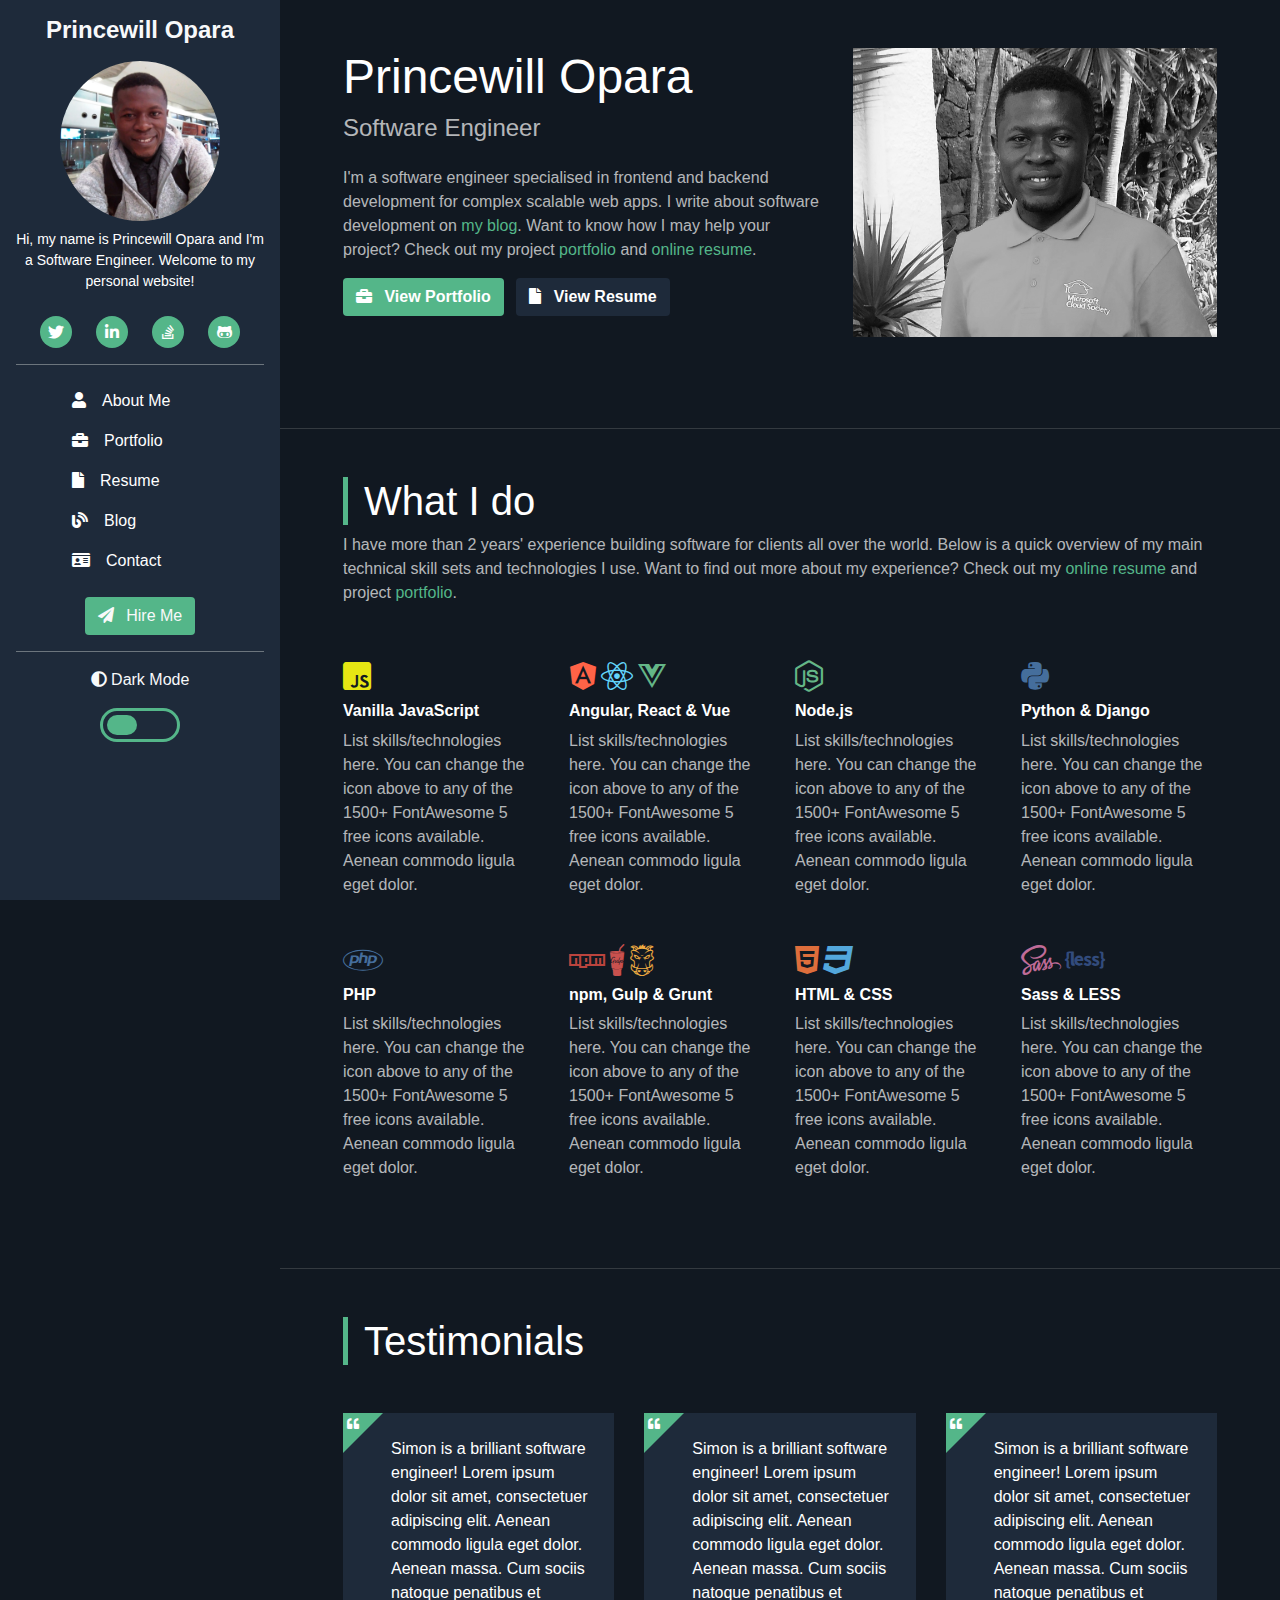
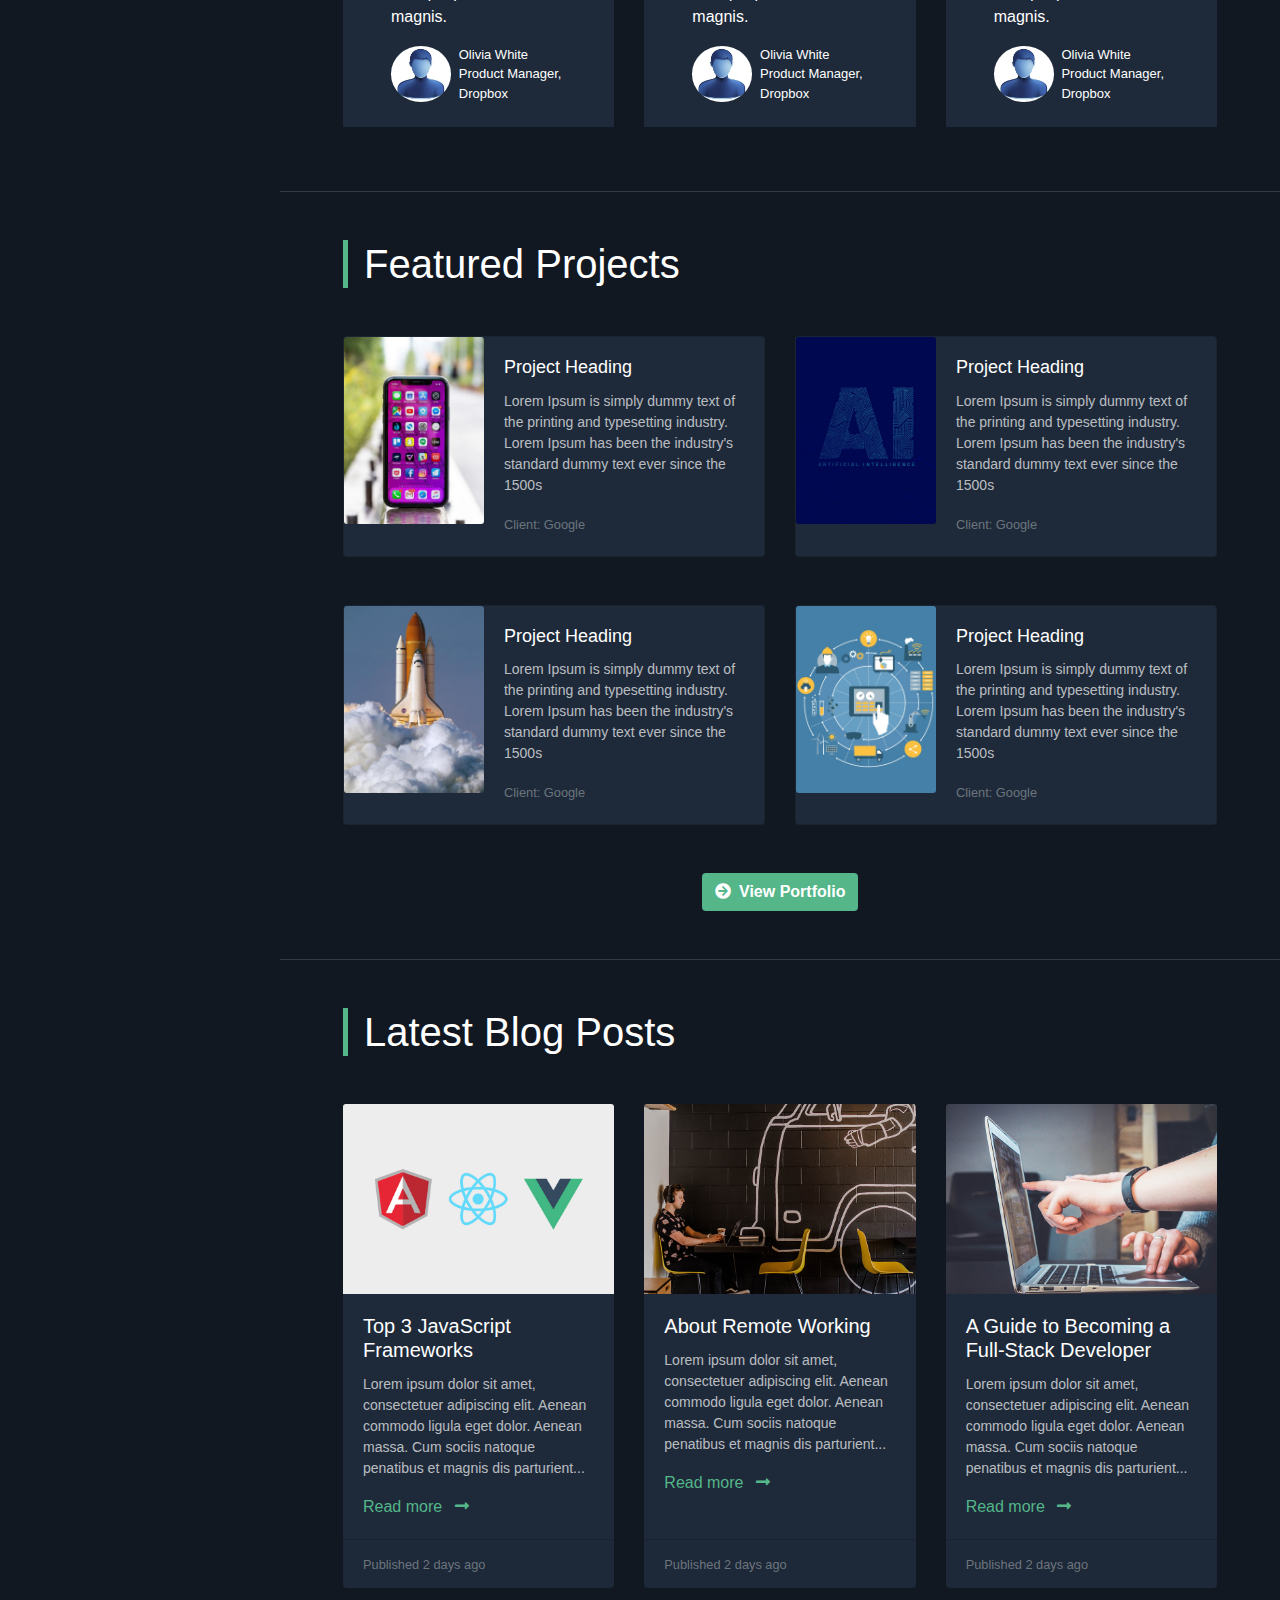
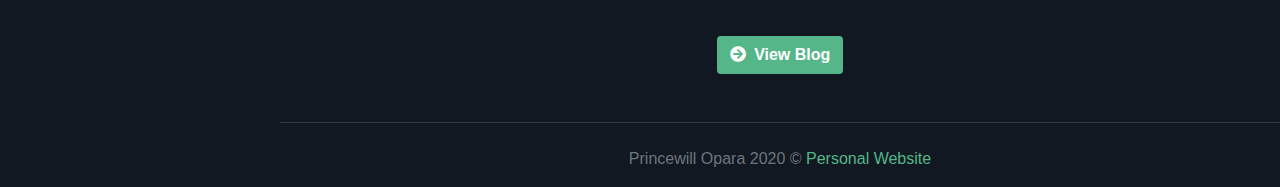
==== index.html @ a351a7ce "add portfolio page" ====
<!DOCTYPE html>
<html lang="en">
<head>
  <meta charset="UTF-8">
  <meta name="viewport" content="width=device-width, initial-scale=1.0">
  <title>Princewill's Portfolio</title>
  <!-- Bootstrap Styles -->
  <link rel="stylesheet" href="styles/bootstrap-css/bootstrap.css">
  <!-- FontAwesome Assets -->
  <link rel="stylesheet" href="assets/css/all.css">
  <!-- My custom stylesheet -->
  <link rel="stylesheet" href="styles/main.css">
</head>
<body class="dark-mode-body">
  <header class="dark-mode-side py-3 px-3 scroller">
    <div class="head">
      <div class="d-block d-lg-none position-absolute col-md-2">
        <button class="nav-toggle menu-btn border border-light"><i class="fas fa-bars"></i></button>
      </div>      
      <div>
        <h4 class="text-center font-weight-bold">
          <a class="text-light" href="index.html">Princewill Opara</a>
        </h4>
      </div>      
    </div>
    <div class="header-wrapper d-none d-lg-block">
      <div class="image-wrapper d-flex justify-content-center">
        <div class="image my-2">
          <img src="images/profile1.jpg" alt="Profile Image">
        </div>
      </div>    
      <div class="info">
        <p class="text-center bio-para">Hi, my name is Princewill Opara and I'm a Software Engineer. Welcome to my personal website!</p>
      </div>
      <div class="icons dark px-4 mt-4 d-flex justify-content-between">
        <a class="twitter rounded-circle" href=""><i class="fab fa-twitter"></i></a>
        <a class="linkedin rounded-circle" href=""><i class="fab fa-linkedin-in"></i></a>
        <a class="facebook rounded-circle" href=""><i class="fab fa-stack-overflow"></i></a>
        <a class="github rounded-circle" href=""><i class="fab fa-github-alt"></i></a>
      </div>
      <hr class="border-secondary"/>
      <div class="side-nav">
        <ul>
          <li><a class="nav-link" href="index.html"><i class="fas fa-user mr-3"></i>About Me</a></li>
          <li><a class="nav-link" href="portfolio.html"><i class="fas fa-briefcase mr-3"></i>Portfolio</a></li>
          <li><a class="nav-link" href=""><i class="fas fa-file mr-3"></i>Resume</a></li>
          <li><a class="nav-link" href=""><i class="fas fa-blog mr-3"></i>Blog</a></li>
          <li><a class="nav-link" href=""><i class="fas fa-id-card mr-3"></i>Contact</a></li>
        </ul>
      </div>
      <div class="hire-btn d-flex justify-content-center">
        <button class="btn text-light">
          <i class="fas fa-paper-plane mr-2"></i> Hire Me
        </button>
      </div>
      <hr class="border-secondary"/>
      <div class="dark-mode-wrapper">
        <p class="text-light text-center"><i class="fas fa-adjust"></i> Dark Mode</p>
        <div class="mode-btn d-flex justify-content-center mb-5">
          <div class="dark-mode-btn d-flex justify-content-start">
            <div class="m-1 dark-mode-toggle"></div>
          </div>
        </div>
      </div>
    </div>    
  </header>
  <div class="main-wrapper">
    <section class="about p-3 p-lg-5  border-bottom border-dark">
      <div class="container">
        <div class="row mx-0">
          <div class="about-details col-12 col-lg-7 px-0 mb-5 pr-4">
            <div class="about-text">
              <h1 class="about-header">Princewill Opara</h1>
              <h4 class="about-sub-header">Software Engineer</h4>
              <p class="about-desc mt-4">
                I'm a software engineer specialised in frontend and backend development 
                for complex scalable web apps. I write about software development on 
                <a href="#">my blog</a>. Want to know how I may help your project? 
                Check out my project <a href="#">portfolio</a> and <a href="">online resume</a>.
              </p>
            </div>
            <div class="about-btn">
              <a href="" class="portfolio-btn btn mb-3 mr-2"><i class="fas fa-briefcase mr-2"></i> View Portfolio</a>
              <a href="" class="resume-btn btn mb-3"><i class="fas fa-file mr-2"></i> View Resume</a>
            </div>
          </div>
          <div class="about-image px-0 col-12 col-lg-5">
            <img src="images/about-img.jpg" alt="Princewill's Image">
          </div>
        </div>
      </div>      
    </section>
    <section class="work-experience p-3 p-lg-5 border-bottom border-dark">
      <div class="container">
        <div class="work-info mb-5">
          <h1 class="work-header pl-3">What I do</h1>
          <p class="work-expi">
            I have more than 2 years' experience building software for clients 
            all over the world. Below is a quick overview of my main technical 
            skill sets and technologies I use. Want to find out more about my 
            experience? Check out my <a href="">online resume</a> and project 
            <a href="#">portfolio</a>.
          </p>
        </div>
        <div class="skills row">
          <div class="skill-details col-12 col-sm-6 col-lg-3 mb-4">
            <span style="color: rgb(230, 230, 19);" class="skill-icon"><i class="fab fa-js-square"></i></span>
            <h6 class="font-weight-bold">Vanilla JavaScript</h6>
            <p class="skill-desc">
              List skills/technologies here. You can change the icon above to any 
              of the 1500+ FontAwesome 5 free icons available. Aenean commodo ligula 
              eget dolor.
            </p>
          </div>
          <div class="skill-details col-12 col-sm-6 col-lg-3 mb-4">
            <span style="color: tomato;" class="skill-icon"><i class="fab fa-angular"></i></span>
            <span style="color: #62D4FA;" class="skill-icon"><i class="fab fa-react"></i></span>
            <span style="color: #64B687;" class="skill-icon"><i class="fab fa-vuejs"></i></span>
            <h6 class="font-weight-bold">Angular, React & Vue</h6>
            <p class="skill-desc">
              List skills/technologies here. You can change the icon above to any 
              of the 1500+ FontAwesome 5 free icons available. Aenean commodo ligula 
              eget dolor.
            </p>
          </div>
          <div class="skill-details col-12 col-sm-6 col-lg-3 mb-4">
            <span style="color: #64B687;" class="skill-icon"><i class="fab fa-node-js"></i></span>
            <h6 class="font-weight-bold">Node.js</h6>
            <p class="skill-desc">
              List skills/technologies here. You can change the icon above to any 
              of the 1500+ FontAwesome 5 free icons available. Aenean commodo ligula 
              eget dolor.
            </p>
          </div>
          <div class="skill-details col-12 col-sm-6 col-lg-3 mb-4">
            <span style="color: #456E9C;" class="skill-icon"><i class="fab fa-python"></i></span>
            <h6 class="font-weight-bold">Python & Django</h6>
            <p class="skill-desc">
              List skills/technologies here. You can change the icon above to any 
              of the 1500+ FontAwesome 5 free icons available. Aenean commodo ligula 
              eget dolor.
            </p>
          </div>
          <div class="skill-details col-12 col-sm-6 col-lg-3 mb-4">
            <span style="color: #456E9C;" class="skill-icon"><i class="fab fa-php"></i></span>
            <h6 class="font-weight-bold">PHP</h6>
            <p class="skill-desc">
              List skills/technologies here. You can change the icon above to any 
              of the 1500+ FontAwesome 5 free icons available. Aenean commodo ligula 
              eget dolor.
            </p>
          </div>
          <div class="skill-details col-12 col-sm-6 col-lg-3 mb-4">
            <span style="color: #BB443E;" class="skill-icon"><i class="fab fa-npm"></i></span>
            <span style="color: #C9514E;" class="skill-icon"><i class="fab fa-gulp"></i></span>
            <span style="color: #EFAC42;" class="skill-icon"><i class="fab fa-grunt"></i></span>
            <h6 class="font-weight-bold">npm, Gulp & Grunt</h6>
            <p class="skill-desc">
              List skills/technologies here. You can change the icon above to any
              of the 1500+ FontAwesome 5 free icons available. Aenean commodo ligula 
              eget dolor.
            </p>
          </div>
          <div class="skill-details col-12 col-sm-6 col-lg-3 mb-4">
            <span style="color: #DE6E3C;" class="skill-icon"><i class="fab fa-html5"></i></span>
            <span style="color: #53A7DC;" class="skill-icon"><i class="fab fa-css3"></i></span>
            <h6 class="font-weight-bold">HTML & CSS</h6>
            <p class="skill-desc">
              List skills/technologies here. You can change the icon above to any 
              of the 1500+ FontAwesome 5 free icons available. Aenean commodo ligula 
              eget dolor.
            </p>
          </div>
          <div class="skill-details col-12 col-sm-6 col-lg-3 mb-4">
            <span style="color: #BF6B97;" class="skill-icon"><i class="fab fa-sass"></i></span>
            <span style="color: #324B7C" class="skill-icon"><i class="fab fa-less"></i></span>
            <h6 class="font-weight-bold">Sass & LESS</h6>
            <p class="skill-desc">
              List skills/technologies here. You can change the icon above to any 
              of the 1500+ FontAwesome 5 free icons available. Aenean commodo ligula 
              eget dolor.
            </p>
          </div>
        </div>
      </div>
    </section>
    <section class="testimonial p-3 p-lg-5 border-bottom border-dark">      
      <div class="container">
        <h1 class="work-header pl-3 mb-5">Testimonials</h1>
        <div class="testimonial-desc row justify-content-between">
          <div class="col-12 col-md-6 col-xl-4 mb-3">
            <div class="testi col-12">
              <div class="quote-icon position-absolute">
                <i class="fas fa-quote-left"></i>
              </div>
              <div class="testi-text">
                <p>
                  Simon is a brilliant software engineer! Lorem ipsum dolor sit amet, 
                  consectetuer adipiscing elit. Aenean commodo ligula eget dolor. 
                  Aenean massa. Cum sociis natoque penatibus et magnis.
                </p>
              </div>
              <div class="testi-profile d-flex">
                <div class="testi-img overflow-hidden align-self-center">
                  <img src="images/user_img.jpg" alt="">
                </div>
                <div class="testi-name">
                  <p class="p-0 m-0">Olivia White</p>
                  <p class="p-0 m-0">Product Manager, Dropbox</p>
                </div>
              </div>  
            </div>        
          </div>
          <div class="col-12 col-md-6 col-xl-4 mb-3">
            <div class="testi col-12">
              <div class="quote-icon position-absolute">
                <i class="fas fa-quote-left"></i>
              </div>
              <div class="testi-text">
                <p>
                  Simon is a brilliant software engineer! Lorem ipsum dolor sit amet, 
                  consectetuer adipiscing elit. Aenean commodo ligula eget dolor. 
                  Aenean massa. Cum sociis natoque penatibus et magnis.
                </p>
              </div>
              <div class="testi-profile d-flex">
                <div class="testi-img overflow-hidden align-self-center">
                  <img src="images/user_img.jpg" alt="">
                </div>
                <div class="testi-name">
                  <p class="p-0 m-0">Olivia White</p>
                  <p class="p-0 m-0">Product Manager, Dropbox</p>
                </div>
              </div>
            </div>            
          </div>
          <div class="col-12 col-md-6 col-xl-4 mb-3">
            <div class="testi col-12">
              <div class="quote-icon position-absolute">
                <i class="fas fa-quote-left"></i>
              </div>
              <div class="testi-text">
                <p>
                  Simon is a brilliant software engineer! Lorem ipsum dolor sit amet, 
                  consectetuer adipiscing elit. Aenean commodo ligula eget dolor. 
                  Aenean massa. Cum sociis natoque penatibus et magnis.
                </p>
              </div>
              <div class="testi-profile d-flex">
                <div class="testi-img overflow-hidden align-self-center">
                  <img src="images/user_img.jpg" alt="">
                </div>
                <div class="testi-name">
                  <p class="p-0 m-0">Olivia White</p>
                  <p class="p-0 m-0">Product Manager, Dropbox</p>
                </div>
              </div>
            </div>            
          </div>
        </div>
      </div>
      
      <div class="testimo2">

      </div>
    </section>
    <section class="p-3 p-lg-5 border-bottom border-dark">      
      <div class="container feature-project">
        <h1 class="work-header pl-3 mb-5">Featured Projects</h1>
        <div class="projects-wrapper row">
          <div class="col-12 col-md-6 mb-5">
            <div class="card project-card">
              <div class="row no-gutters">
                <div class="project-img-holder col-lg-4">
                  <img class="card-img" src="images/card.jpg" alt="Project bannar">
                </div>
                <div class="col-lg-8">
                  <div class="project-body card-body">
                    <h5 class="project-header card-title">Project Heading</h5>
                    <p class="project-desc card-text mb-3">
                      Lorem Ipsum is simply dummy text of the printing and typesetting 
                      industry. Lorem Ipsum has been the industry's standard dummy 
                      text ever since the 1500s
                    </p>
                    <p class="card-text"><small class="text-muted">Client: Google</small></p>
                  </div>                
                </div>
              </div>            
            </div>          
          </div>
          <div class="col-12 col-md-6 mb-5">
            <div class="card project-card">
              <div class="row no-gutters">
                <div class="project-img-holder col-lg-4">
                  <img class="card-img" src="images/AI-img.jpeg" alt="Project bannar">
                </div>
                <div class="col-lg-8">
                  <div class="project-body card-body">
                    <h5 class="project-header card-title">Project Heading</h5>
                    <p class="project-desc card-text mb-3">
                      Lorem Ipsum is simply dummy text of the printing and typesetting 
                      industry. Lorem Ipsum has been the industry's standard dummy 
                      text ever since the 1500s
                    </p>
                    <p class="card-text"><small class="text-muted">Client: Google</small></p>
                  </div>                
                </div>
              </div>            
            </div>          
          </div>
          <div class="col-12 col-md-6 mb-5">
            <div class="card project-card">
              <div class="row no-gutters">
                <div class="project-img-holder col-lg-4">
                  <img class="card-img" src="images/space-ship.jpg" alt="Project bannar">
                </div>
                <div class="col-lg-8">
                  <div class="project-body card-body">
                    <h5 class="project-header card-title">Project Heading</h5>
                    <p class="project-desc card-text mb-3">
                      Lorem Ipsum is simply dummy text of the printing and typesetting 
                      industry. Lorem Ipsum has been the industry's standard dummy 
                      text ever since the 1500s
                    </p>
                    <p class="card-text"><small class="text-muted">Client: Google</small></p>
                  </div>                
                </div>
              </div>            
            </div>          
          </div>
          <div class="col-12 col-md-6 mb-5">
            <div class="card project-card">
              <div class="row no-gutters">
                <div class="project-img-holder col-lg-4">
                  <img class="card-img" src="images/iot.jpg" alt="Project bannar">
                </div>
                <div class="col-lg-8">
                  <div class="project-body card-body">
                    <h5 class="project-header card-title">Project Heading</h5>
                    <p class="project-desc card-text mb-3">
                      Lorem Ipsum is simply dummy text of the printing and typesetting 
                      industry. Lorem Ipsum has been the industry's standard dummy 
                      text ever since the 1500s
                    </p>
                    <p class="card-text"><small class="text-muted">Client: Google</small></p>
                  </div>                
                </div>
              </div>            
            </div>          
          </div>
        </div>
      </div>
      <div class="more-project-btn d-flex justify-content-center">
        <button class="btn portfolio-btn">
          <i class="fas fa-arrow-circle-right mr-1"></i> View Portfolio
        </button>
      </div>
    </section>
    <section class="p-3 p-lg-5 border-bottom border-dark">      
      <div class="container">
        <h1 class="work-header pl-3 mb-5">Latest Blog Posts</h1>
        <div class="row">
          <div class="each-blog-post col-12 col-md-4 mb-5">
            <div class="card border-0 blog-post">
              <div class="card-img-holder">
                <img class="card-img-top" src="images/blog-post-thumb-card-1.jpg" alt="blog bannar">
              </div>
              <div class="card-body blog-link">
                <h5 class="card-title">Top 3 JavaScript Frameworks</h5>
                <p class="card-text blog-desc">
                  Lorem ipsum dolor sit amet, consectetuer adipiscing elit. Aenean commodo ligula eget dolor.
                  Aenean massa. Cum sociis natoque penatibus et magnis dis parturient...
                </p>
                <a href="" class="card-link">Read more <i class="fas fa-long-arrow-alt-right ml-2"></i></a>              
              </div>
              <div class="card-footer">
                <small class="text-muted">Published 2 days ago</small>
              </div>
            </div>
          </div>
          <div class="each-blog-post col-12 col-md-4 mb-5">
            <div class="card border-0 blog-post">
              <div class="card-img-holder">
                <img class="card-img-top" src="images/blog-post-thumb-card-2.jpg" alt="blog bannar">
              </div>
              <div class="card-body blog-link">
                <h5 class="card-title">About Remote Working</h5>
                <p class="card-text blog-desc">
                  Lorem ipsum dolor sit amet, consectetuer adipiscing elit. Aenean commodo ligula eget dolor.
                  Aenean massa. Cum sociis natoque penatibus et magnis dis parturient...
                </p>
                <a href="" class="card-link">Read more <i class="fas fa-long-arrow-alt-right ml-2"></i></a>              
              </div>
              <div class="card-footer">
                <small class="text-muted">Published 2 days ago</small>
              </div>
            </div>
          </div>
          <div class="each-blog-post col-12 col-md-4 mb-5">
            <div class="card border-0 blog-post">
              <div class="card-img-holder">
                <img class="card-img-top" src="images/blog-post-thumb-card-3.jpg" alt="blog bannar">
              </div>
              <div class="card-body blog-link">
                <h5 class="card-title">A Guide to Becoming a Full-Stack Developer</h5>
                <p class="card-text blog-desc">
                  Lorem ipsum dolor sit amet, consectetuer adipiscing elit. Aenean commodo ligula eget dolor.
                  Aenean massa. Cum sociis natoque penatibus et magnis dis parturient...
                </p>
                <a href="" class="card-link">Read more <i class="fas fa-long-arrow-alt-right ml-2"></i></a>              
              </div>
              <div class="card-footer">
                <small class="text-muted">Published 2 days ago</small>
              </div>
            </div>
          </div>
        </div>
      </div>
      <div class="more-blog-btn d-flex justify-content-center">
        <button class="btn blog-btn">
          <i class="fas fa-arrow-circle-right mr-1"></i> View Blog
        </button>
      </div>
    </section>
    <footer>
      <p class="text-center mt-4 text-secondary">Princewill Opara 2020 &copy <span class="footer-span">Personal Website</span></p>
    </footer>
  </div>  
  <script src="js/third-party-cdn.js"></script>
  <script src="js/main.js"></script>
</body>
</html>
---- styles/main.css ----
*, ::before, ::after {
  box-sizing: border-box;
}
.menu-btn {
  font-size: 1.5rem;
  background: none;
  color: white;
}
.normal-mode-body {
  background: white;
  color: rgb(41, 40, 40);
}
.normal-mode-side {
  background: #54B689;
  color: white;
}
.dark-mode-body {
  background: #111821;
  color: white;
}
.dark-mode-side {
  background: #1e2a3a;
  color: white;
}
header {
  position: fixed;
  width: 280px;
  height: 100%;
  overflow-y: auto;
  scrollbar-width: thin;
  z-index: 999;
}
.about-header {
  font-size: 3rem;
}
.main-wrapper {
  margin-left: 280px;
  margin-right: 0;
  overflow-x: hidden;
}

.image {
  width: 160px;
  height: 160px;
  border-radius: 50%;
  overflow: hidden;
}
.image img {
  width: 100%;
}
.bio-para {
  font-size: 0.875rem;
}
.side-nav ul {
  list-style-type: none;
}
.icons a {
  width: 32px;
  height: 32px;
  text-align: center;
  padding-top: 5px;
}
.icons.dark a {
  background: #54B689;
  color: #fff;  
}
.icons.normal a {
  background: #fff;
  color: #54B689;
}
.side-nav a {
  color: #fff;
}
.side-nav a:hover {
  color: #54B689;
}
.hire-btn button {
  background: #54B689;
}
.dark-mode-btn {
  width: 80px;
  border: 3px solid #54B689;
  border-radius: 20px;
  cursor: pointer;
}
.dark-mode-btn > div {
  width: 30px;
  height: 20px;
  border: 1px solid transparent;
  border-radius: 20px;
  background: #54B689;
  color: #54B689;
  cursor: pointer;
  transition: all 0.2s ease-in-out;
}
.about-desc,
.work-expi,
 .about-sub-header,
 .skill-desc,
 .project-desc,
 .blog-desc {
  color: rgba(255, 255, 255, 0.7);
}
.about-desc, .work-expi {
  line-height: 1.5;
}
.about-desc a,
.work-expi a,
.blog-link a.card-link {
  color: #54B689;
}
.portfolio-btn,
.blog-btn,
.blog-btn:hover,
.portfolio-btn:hover,
.resume-btn, .resume-btn:hover {
  color: #fff;
  font-weight: 600;
}
.portfolio-btn, .blog-btn {
  background: #54B689;
}
.resume-btn {
  background: #1e2a3a;
}
.resume-btn:hover {
  background: #1e2a3ace;
}
.portfolio-btn:hover,
.blog-btn:hover {
  background: #54b688ce;
}
.about-image {
  max-height: 320px;
  overflow: hidden;
}
.about-image img {
  -webkit-filter: grayscale(100%); /* Safari 6.0 - 9.0 */
  filter: grayscale(100%);
  max-width: 400px;
}
.skill-icon {
  font-size: 2rem;
}
.work-header {
  border-left: 5px solid #54B689;
}
.testi-img img {
  max-width: 60px;
  border-radius: 50%;
  margin-right: 20px;
}
.testimonial-desc > div > div {
  position: relative;
  padding: 1.5rem;
  padding-left: 3rem;
  background: #1e2a3a;
}
.testimonial-desc > div > div::after {
  content: "";
  position: absolute;
  top: 0;
  left: 0;
  width: 0;
  height: 0;
  border: 20px solid;
  border-color: #54B689 transparent transparent #54B689;
}
.testi-text p {
  font-size: 16px;
}
.testi-name p {
  font-size: 0.8125rem;
}
.quote-icon {
 top: 0;
 left: 0;
 z-index: 22;
 font-size: 12px;
 padding: 2px 4px;
}
.project-card, .blog-post {
  background: #1e2a3a;
  height: 100%;
}
.project-header, .card-tittle {
  font-size: 1.125rem;
}
.project-img-holder {
  max-height: 200px;
  overflow: hidden;
}
.project-card {
  height: 100%;
}
.project-img-holder img {
  vertical-align: middle;
  width: 100%;
}
.project-desc, .blog-desc {
  font-size: 0.875rem;
}
.footer-span {
  color: #54B689;
}

@media screen and (min-width: 992px) {
  .about-image img {
    max-width: 250px;
  }
}

@media screen and (min-width: 1200px) {
  .about-image img {
    max-width: 400px;
  }
}

@media screen and (max-width: 990px) {
  .main-wrapper {
    margin-left: 0;
  }
  header {
    position: relative;
    overflow-x: hidden;
    width: 100%;
    height: auto;
  }
}

@media screen and (max-width: 486px) {
  .about-image img {
    max-width: 100%;
  }
  .about-header {
    font-size: 2rem;
  }
  .projects-wrapper {
    margin-left: 0 !important;
    margin-right: 0 !important;
  }
  .feature-project {
    padding: 0 !important;
    margin: 0 !important;
  }
}
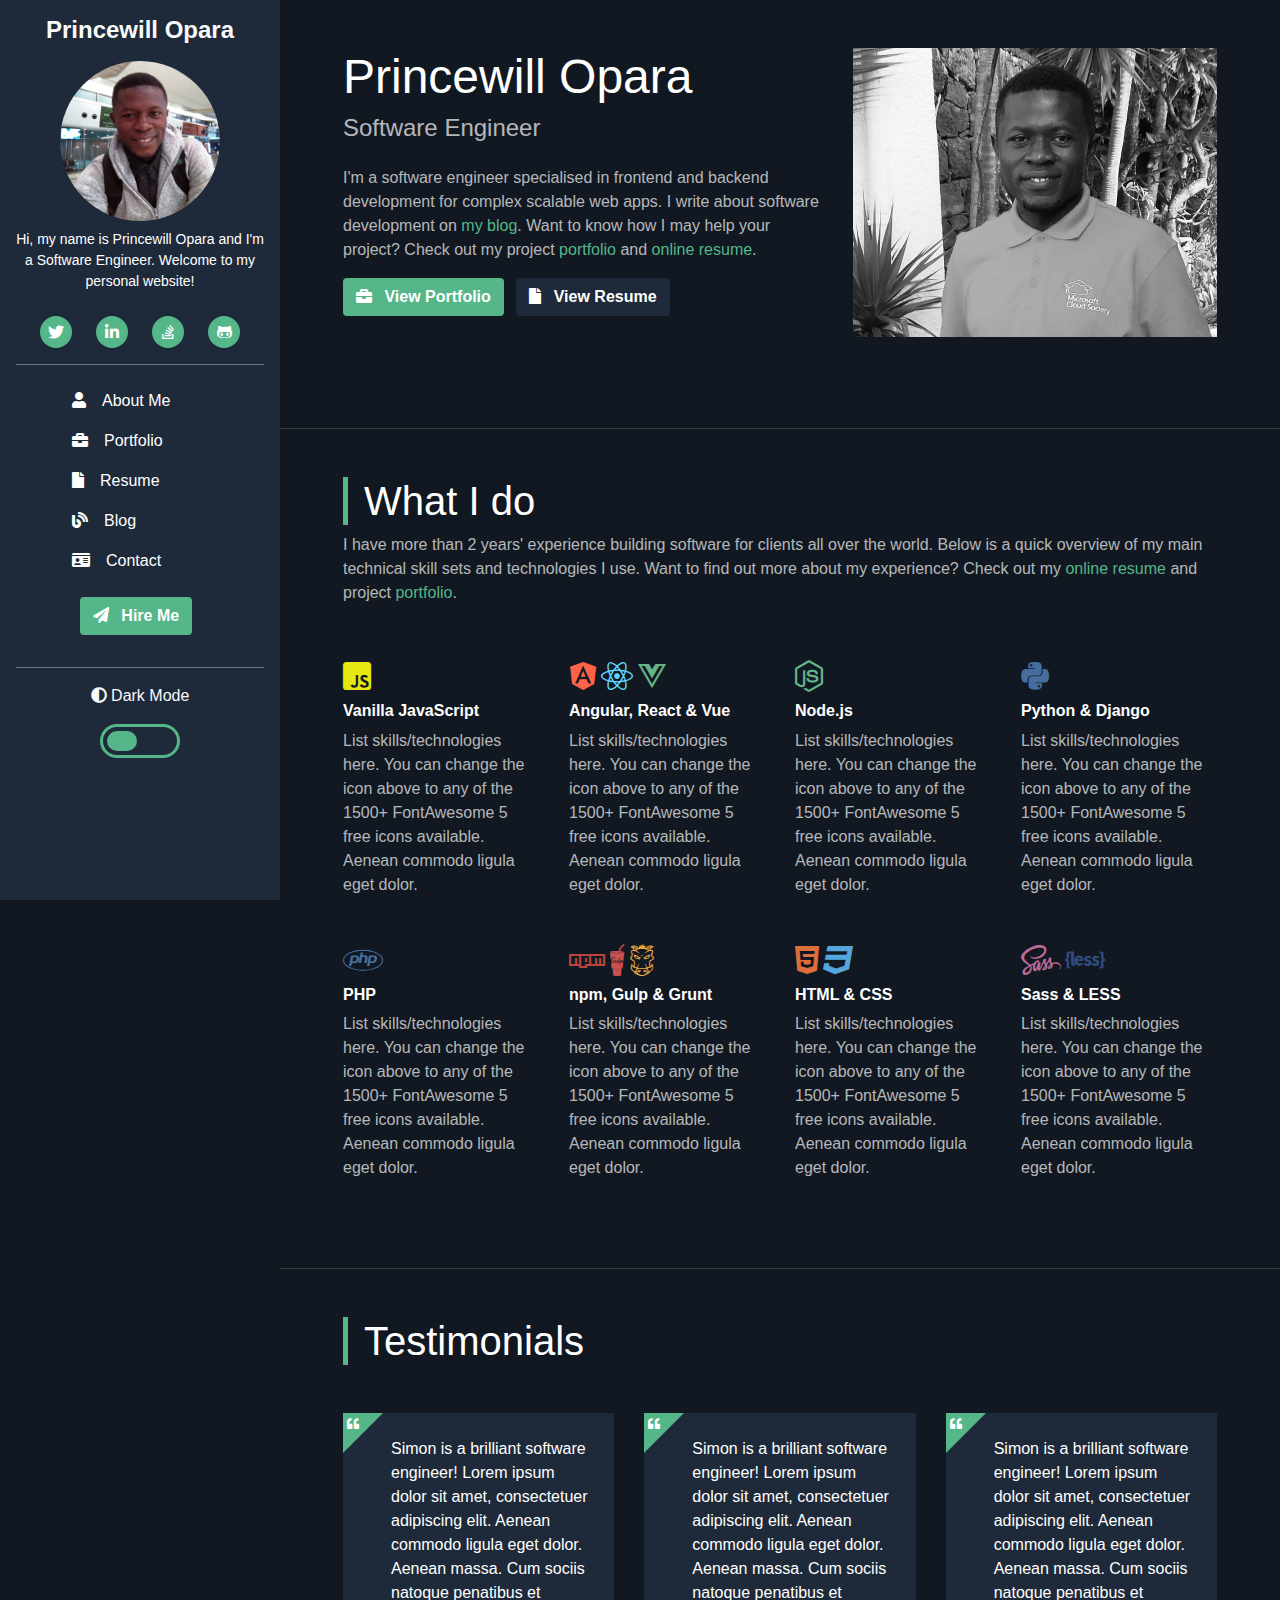
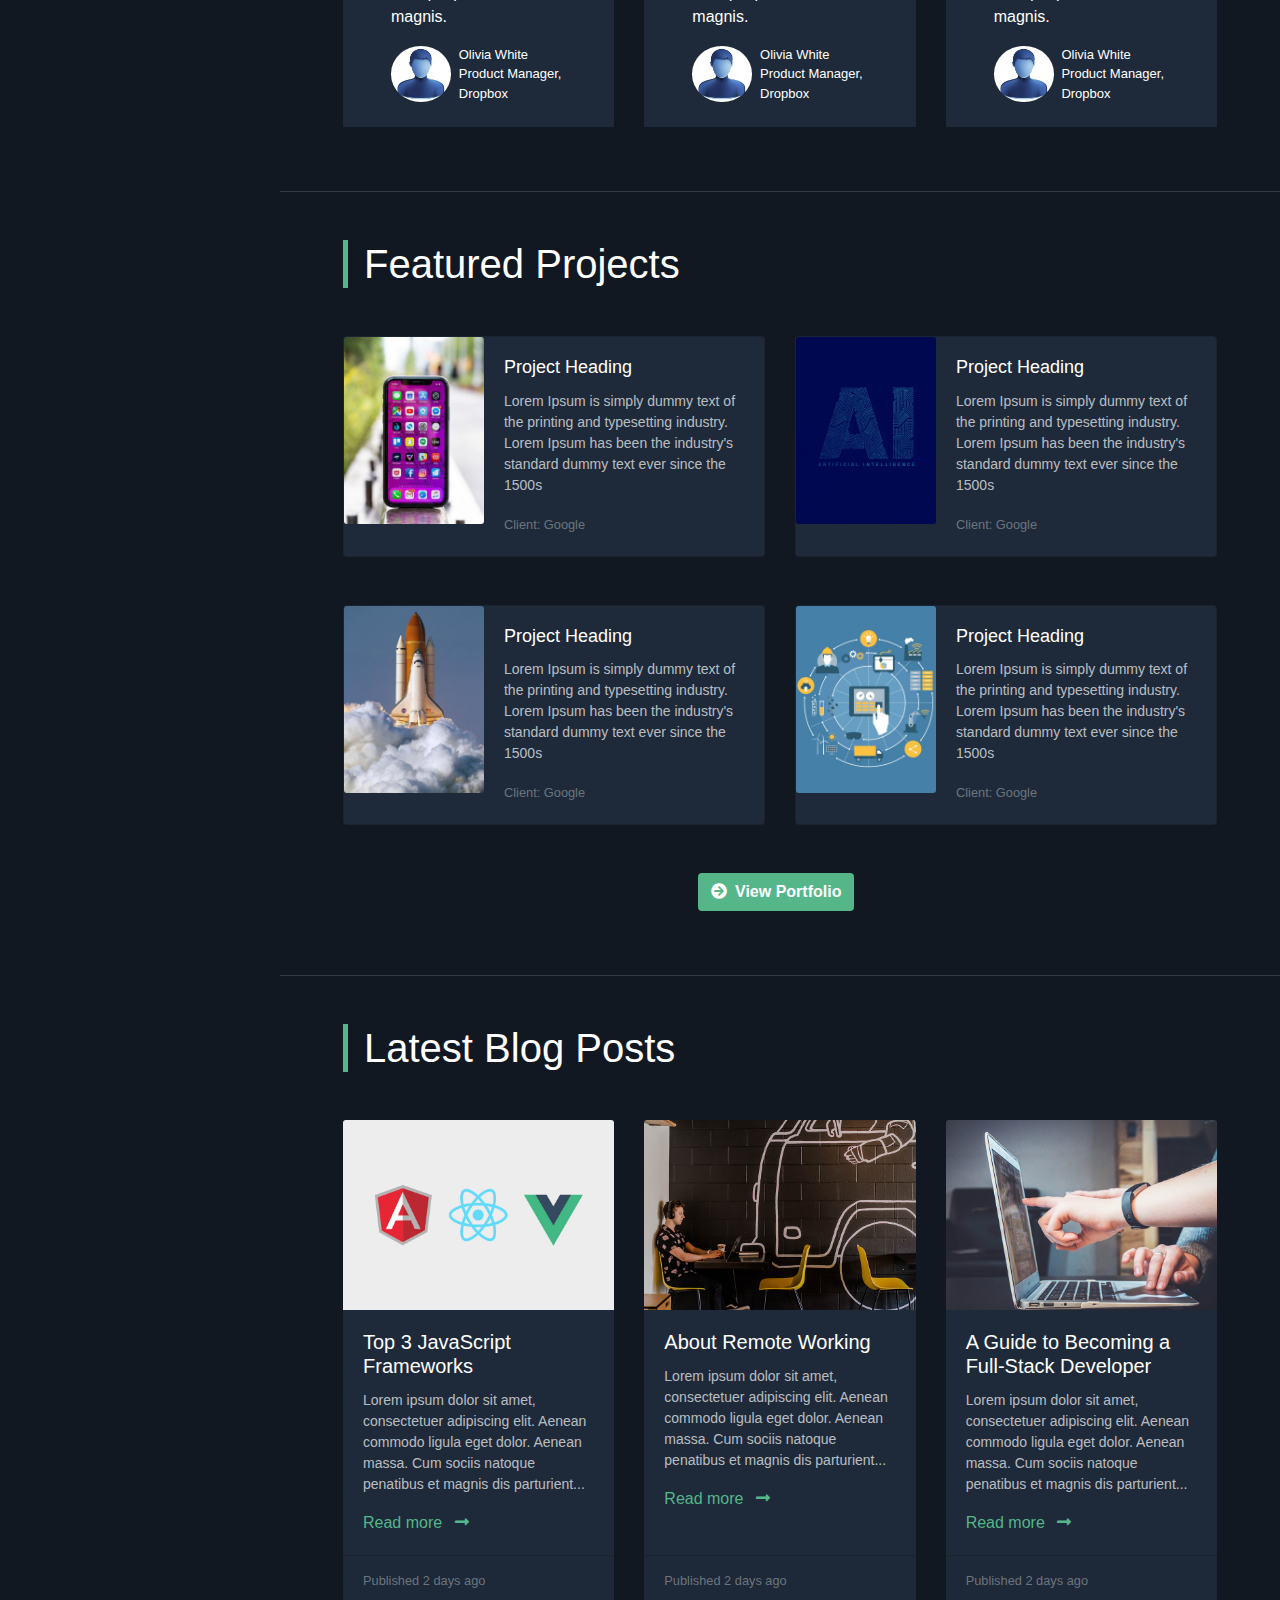
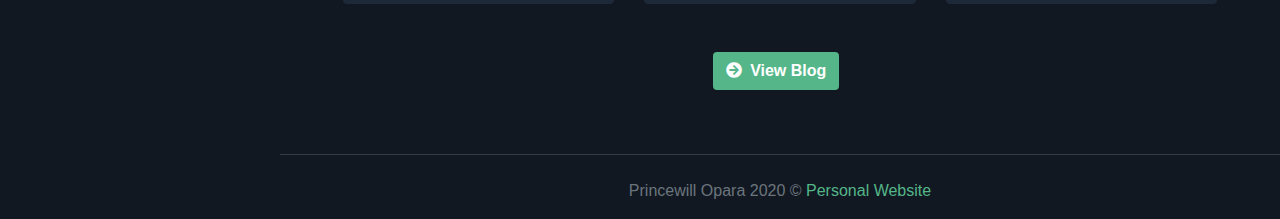
==== commit 73233ddf: "important update" ====
--- a/index.html
+++ b/index.html
@@ -33,25 +33,25 @@
         <p class="text-center bio-para">Hi, my name is Princewill Opara and I'm a Software Engineer. Welcome to my personal website!</p>
       </div>
       <div class="icons dark px-4 mt-4 d-flex justify-content-between">
-        <a class="twitter rounded-circle" href=""><i class="fab fa-twitter"></i></a>
-        <a class="linkedin rounded-circle" href=""><i class="fab fa-linkedin-in"></i></a>
-        <a class="facebook rounded-circle" href=""><i class="fab fa-stack-overflow"></i></a>
-        <a class="github rounded-circle" href=""><i class="fab fa-github-alt"></i></a>
+        <a class="twitter rounded-circle" href="https://twitter.com/Princewill_CO"><i class="fab fa-twitter"></i></a>
+        <a class="linkedin rounded-circle" href="https://www.linkedin.com/in/opara-princewill-chimezie-2b681095/"><i class="fab fa-linkedin-in"></i></a>
+        <a class="facebook rounded-circle" href="https://stackoverflow.com/users/8245048/princewill"><i class="fab fa-stack-overflow"></i></a>
+        <a class="github rounded-circle" href="https://github.com/doncity-tech"><i class="fab fa-github-alt"></i></a>
       </div>
       <hr class="border-secondary"/>
       <div class="side-nav">
         <ul>
           <li><a class="nav-link" href="index.html"><i class="fas fa-user mr-3"></i>About Me</a></li>
           <li><a class="nav-link" href="portfolio.html"><i class="fas fa-briefcase mr-3"></i>Portfolio</a></li>
-          <li><a class="nav-link" href=""><i class="fas fa-file mr-3"></i>Resume</a></li>
-          <li><a class="nav-link" href=""><i class="fas fa-blog mr-3"></i>Blog</a></li>
-          <li><a class="nav-link" href=""><i class="fas fa-id-card mr-3"></i>Contact</a></li>
+          <li><a class="nav-link" href="resume.html"><i class="fas fa-file mr-3"></i>Resume</a></li>
+          <li><a class="nav-link" href="blog.html"><i class="fas fa-blog mr-3"></i>Blog</a></li>
+          <li><a class="nav-link" href="contact.html"><i class="fas fa-id-card mr-3"></i>Contact</a></li>
         </ul>
       </div>
       <div class="hire-btn d-flex justify-content-center">
-        <button class="btn text-light">
+        <a href="/contact.html" class="portfolio-btn btn mb-3 mr-2">
           <i class="fas fa-paper-plane mr-2"></i> Hire Me
-        </button>
+        </a>
       </div>
       <hr class="border-secondary"/>
       <div class="dark-mode-wrapper">
@@ -80,8 +80,8 @@
               </p>
             </div>
             <div class="about-btn">
-              <a href="" class="portfolio-btn btn mb-3 mr-2"><i class="fas fa-briefcase mr-2"></i> View Portfolio</a>
-              <a href="" class="resume-btn btn mb-3"><i class="fas fa-file mr-2"></i> View Resume</a>
+              <a href="/portfolio.html" class="portfolio-btn btn mb-3 mr-2"><i class="fas fa-briefcase mr-2"></i> View Portfolio</a>
+              <a href="/resume.html" class="resume-btn btn mb-3"><i class="fas fa-file mr-2"></i> View Resume</a>
             </div>
           </div>
           <div class="about-image px-0 col-12 col-lg-5">
@@ -351,9 +351,9 @@
         </div>
       </div>
       <div class="more-project-btn d-flex justify-content-center">
-        <button class="btn portfolio-btn">
+        <a href="/portfolio.html" class="portfolio-btn btn mb-3 mr-2">
           <i class="fas fa-arrow-circle-right mr-1"></i> View Portfolio
-        </button>
+        </a>        
       </div>
     </section>
     <section class="p-3 p-lg-5 border-bottom border-dark">      
@@ -417,9 +417,9 @@
         </div>
       </div>
       <div class="more-blog-btn d-flex justify-content-center">
-        <button class="btn blog-btn">
+        <a href="/blog.html" class="portfolio-btn btn mb-3 mr-2">
           <i class="fas fa-arrow-circle-right mr-1"></i> View Blog
-        </button>
+        </a>        
       </div>
     </section>
     <footer>
--- a/styles/main.css
+++ b/styles/main.css
@@ -98,7 +98,8 @@
  .about-sub-header,
  .skill-desc,
  .project-desc,
- .blog-desc {
+ .blog-desc,
+ .blog-intro {
   color: rgba(255, 255, 255, 0.7);
 }
 .about-desc, .work-expi {
@@ -117,7 +118,16 @@
   color: #fff;
   font-weight: 600;
 }
-.portfolio-btn, .blog-btn {
+.green-btn, .sub-btn {
+  color: #fff;
+  background: #54B689;
+  font-weight: 600;
+}
+.green-btn:hover {
+  background: #54b688ce;
+  color: #fff;
+}
+.portfolio-btn, .blog-btn{
   background: #54B689;
 }
 .resume-btn {
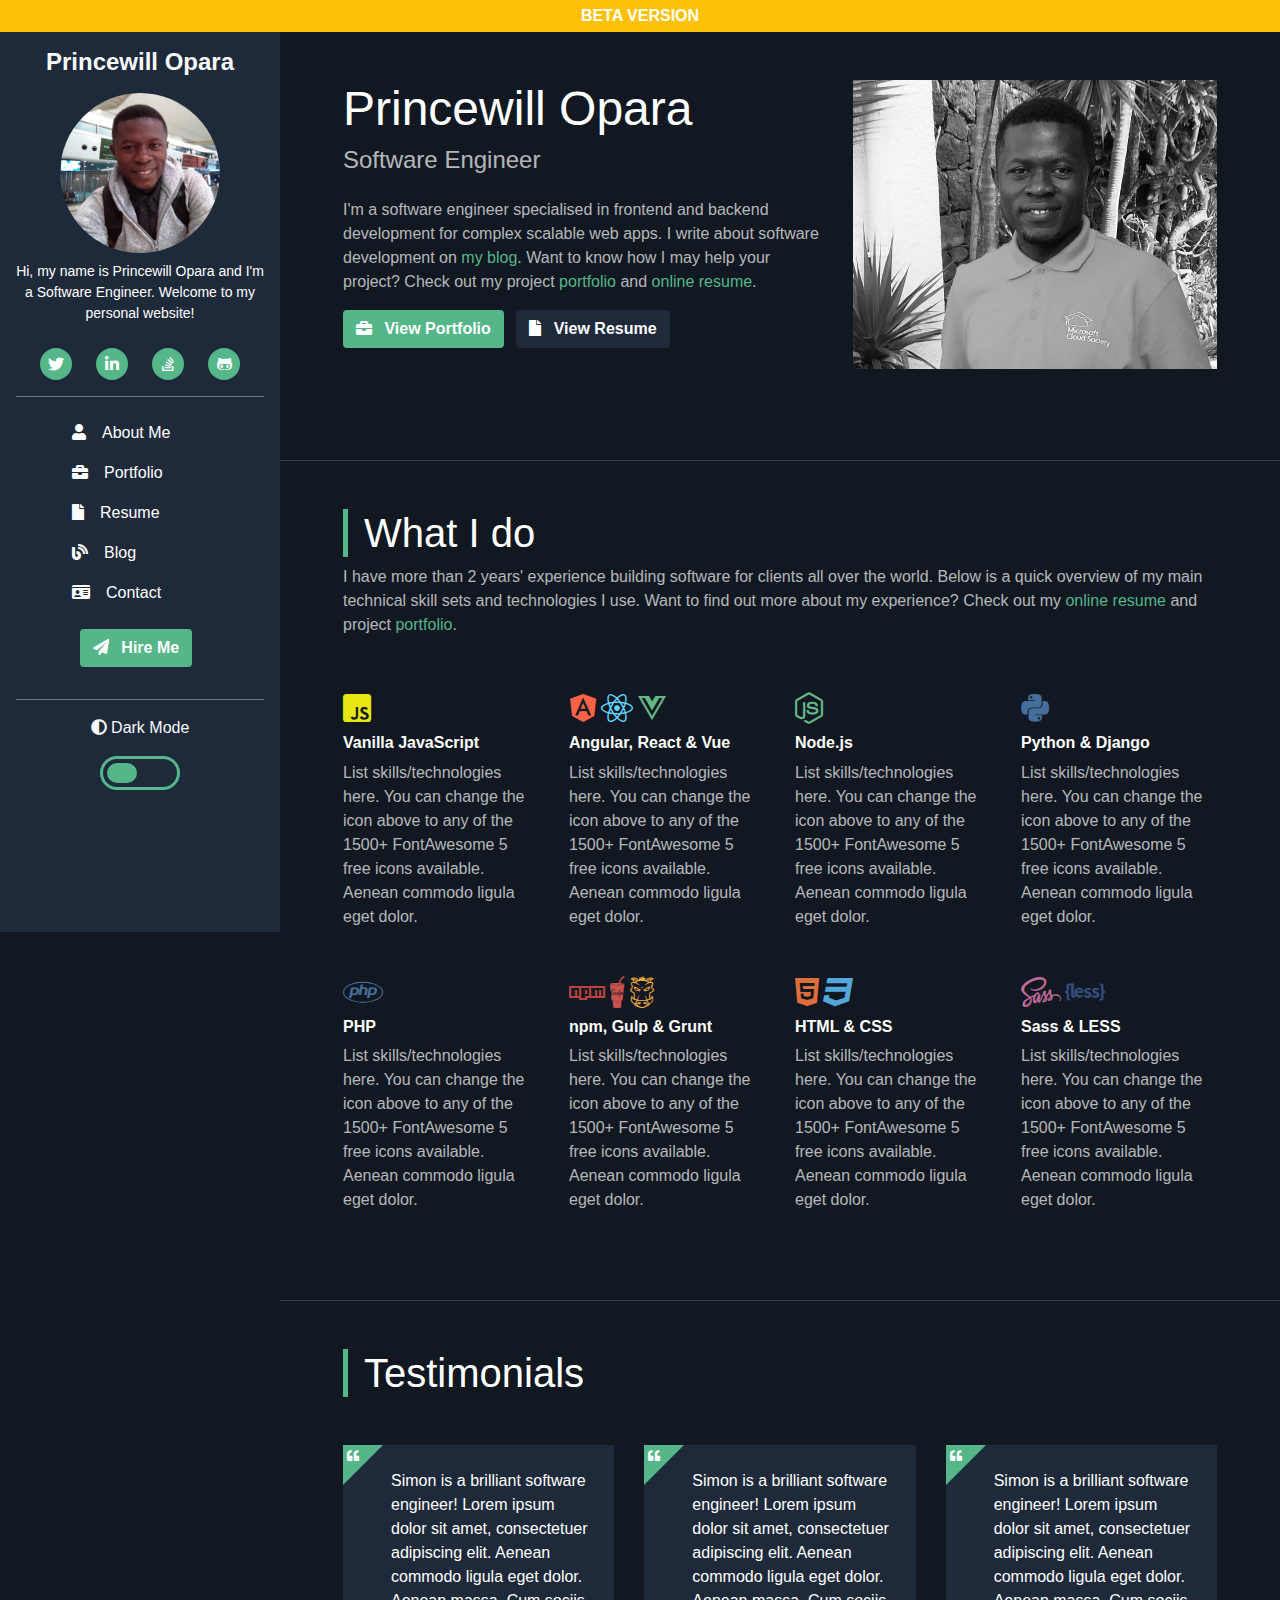
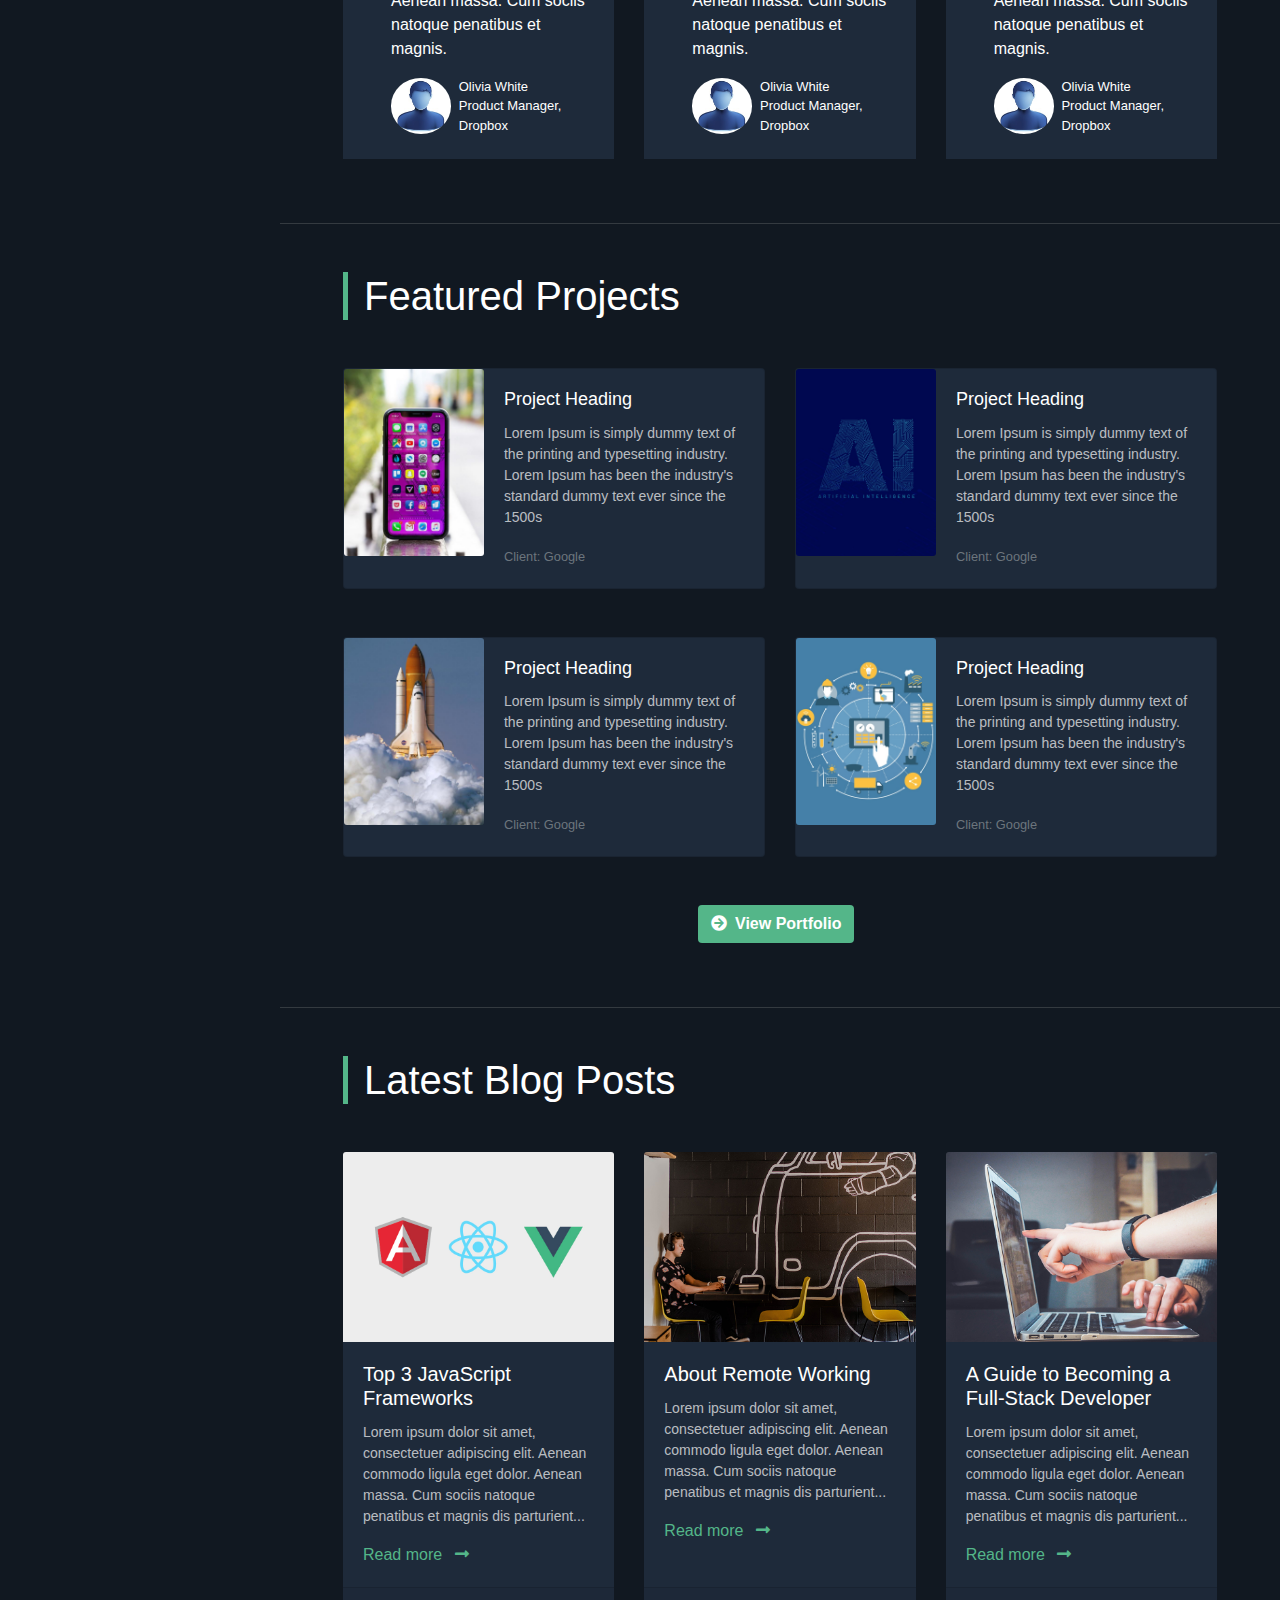
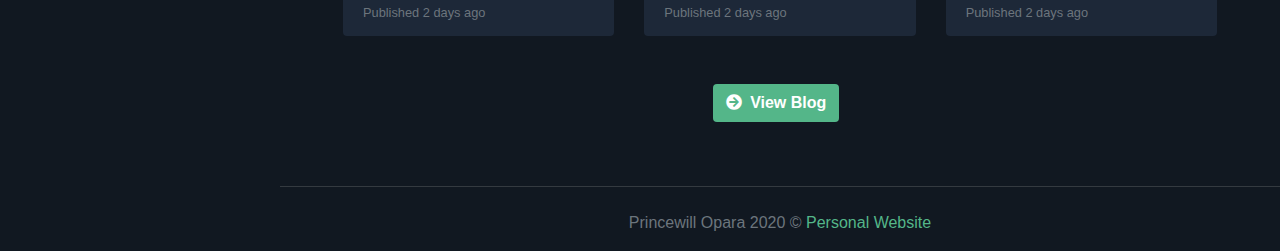
==== commit 08ea1055: "New update: added beta flag" ====
--- a/index.html
+++ b/index.html
@@ -12,6 +12,7 @@
   <link rel="stylesheet" href="styles/main.css">
 </head>
 <body class="dark-mode-body">
+  <div class="beta-v text-center bg-warning"><p class="mb-0 py-1 font-weight-bold ">BETA VERSION</p></div>
   <header class="dark-mode-side py-3 px-3 scroller">
     <div class="head">
       <div class="d-block d-lg-none position-absolute col-md-2">
@@ -75,8 +76,8 @@
               <p class="about-desc mt-4">
                 I'm a software engineer specialised in frontend and backend development 
                 for complex scalable web apps. I write about software development on 
-                <a href="#">my blog</a>. Want to know how I may help your project? 
-                Check out my project <a href="#">portfolio</a> and <a href="">online resume</a>.
+                <a href="blog.html">my blog</a>. Want to know how I may help your project? 
+                Check out my project <a href="portfolio.html">portfolio</a> and <a href="resume.html">online resume</a>.
               </p>
             </div>
             <div class="about-btn">
--- a/styles/main.css
+++ b/styles/main.css
@@ -1,5 +1,11 @@
 *, ::before, ::after {
   box-sizing: border-box;
+}
+.beta-v {
+  position: sticky;
+  top: 0;
+  box-sizing: border-box;
+  z-index: 9999;
 }
 .menu-btn {
   font-size: 1.5rem;
@@ -30,6 +36,7 @@
   scrollbar-width: thin;
   z-index: 999;
 }
+
 .about-header {
   font-size: 3rem;
 }
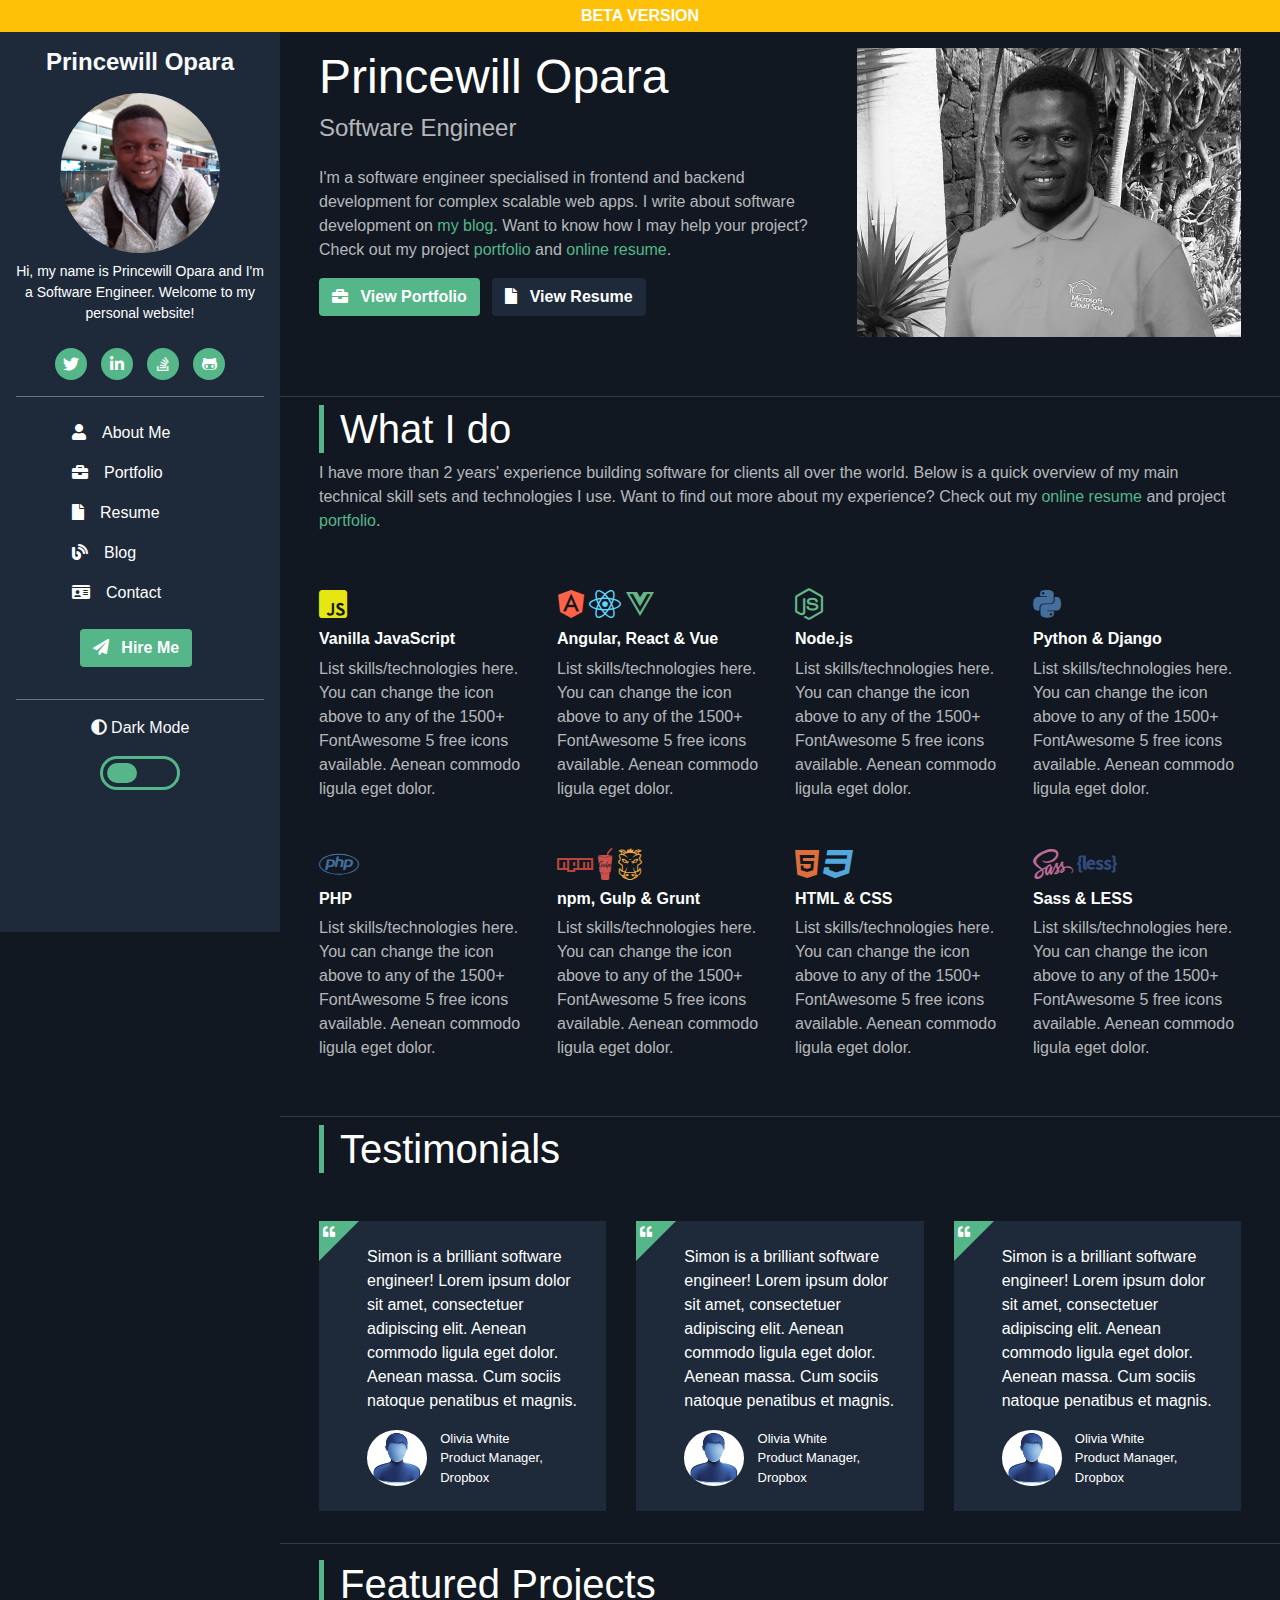
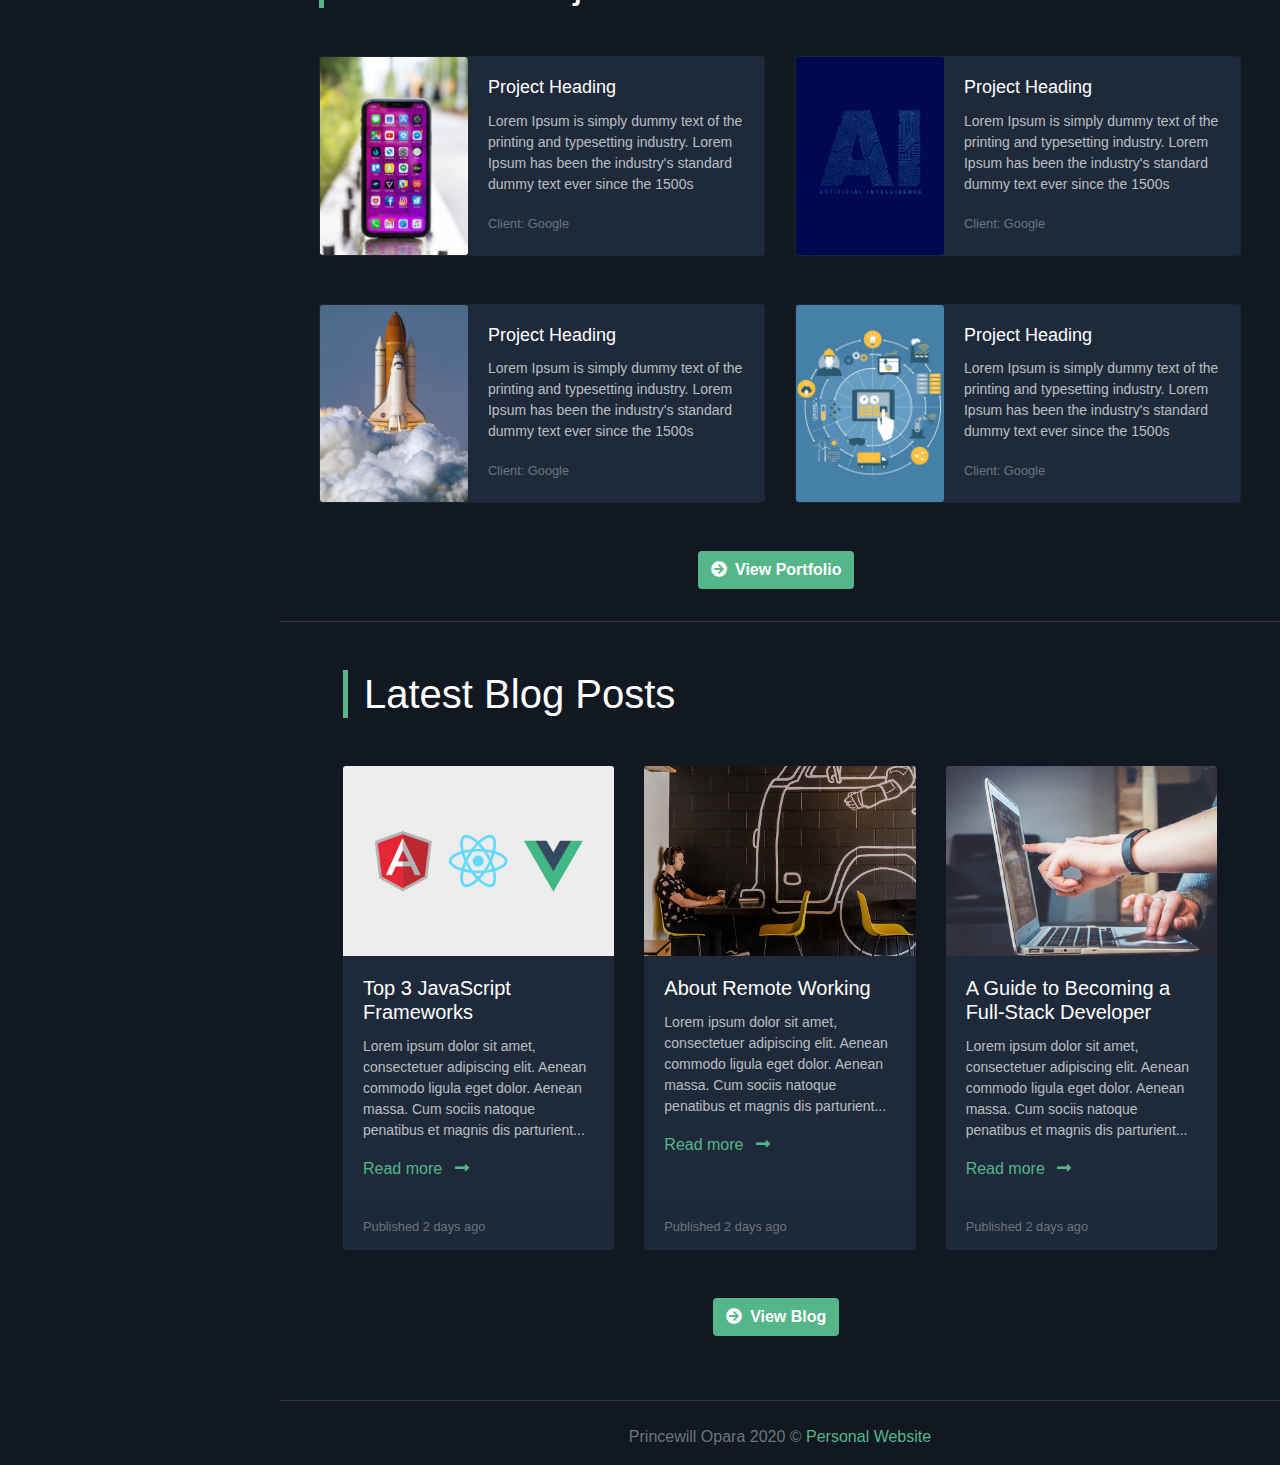
==== commit d05e6012: "new update" ====
--- a/index.html
+++ b/index.html
@@ -33,11 +33,13 @@
       <div class="info">
         <p class="text-center bio-para">Hi, my name is Princewill Opara and I'm a Software Engineer. Welcome to my personal website!</p>
       </div>
-      <div class="icons dark px-4 mt-4 d-flex justify-content-between">
-        <a class="twitter rounded-circle" href="https://twitter.com/Princewill_CO"><i class="fab fa-twitter"></i></a>
-        <a class="linkedin rounded-circle" href="https://www.linkedin.com/in/opara-princewill-chimezie-2b681095/"><i class="fab fa-linkedin-in"></i></a>
-        <a class="facebook rounded-circle" href="https://stackoverflow.com/users/8245048/princewill"><i class="fab fa-stack-overflow"></i></a>
-        <a class="github rounded-circle" href="https://github.com/doncity-tech"><i class="fab fa-github-alt"></i></a>
+      <div class="icons dark px-4 mt-4 d-flex justify-content-center">
+        <div class="d-flex justify-content-between col-12 col-md-4 col-lg-12">
+          <a class="twitter rounded-circle" href="https://twitter.com/Princewill_CO"><i class="fab fa-twitter"></i></a>
+          <a class="linkedin rounded-circle" href="https://www.linkedin.com/in/opara-princewill-chimezie-2b681095/"><i class="fab fa-linkedin-in"></i></a>
+          <a class="facebook rounded-circle" href="https://stackoverflow.com/users/8245048/princewill"><i class="fab fa-stack-overflow"></i></a>
+          <a class="github rounded-circle" href="https://github.com/doncity-tech"><i class="fab fa-github-alt"></i></a>
+        </div>
       </div>
       <hr class="border-secondary"/>
       <div class="side-nav">
@@ -66,7 +68,7 @@
     </div>    
   </header>
   <div class="main-wrapper">
-    <section class="about p-3 p-lg-5  border-bottom border-dark">
+    <section class="about px-4 py-3  border-bottom border-dark">
       <div class="container">
         <div class="row mx-0">
           <div class="about-details col-12 col-lg-7 px-0 mb-5 pr-4">
@@ -91,7 +93,7 @@
         </div>
       </div>      
     </section>
-    <section class="work-experience p-3 p-lg-5 border-bottom border-dark">
+    <section class="work-experience px-4 pb-3 pt-2 border-bottom border-dark">
       <div class="container">
         <div class="work-info mb-5">
           <h1 class="work-header pl-3">What I do</h1>
@@ -185,7 +187,7 @@
         </div>
       </div>
     </section>
-    <section class="testimonial p-3 p-lg-5 border-bottom border-dark">      
+    <section class="testimonial px-4 pb-3 pt-2 border-bottom border-dark">      
       <div class="container">
         <h1 class="work-header pl-3 mb-5">Testimonials</h1>
         <div class="testimonial-desc row justify-content-between">
@@ -261,11 +263,8 @@
         </div>
       </div>
       
-      <div class="testimo2">
-
-      </div>
     </section>
-    <section class="p-3 p-lg-5 border-bottom border-dark">      
+    <section class="px-4 py-3 border-bottom border-dark">      
       <div class="container feature-project">
         <h1 class="work-header pl-3 mb-5">Featured Projects</h1>
         <div class="projects-wrapper row">
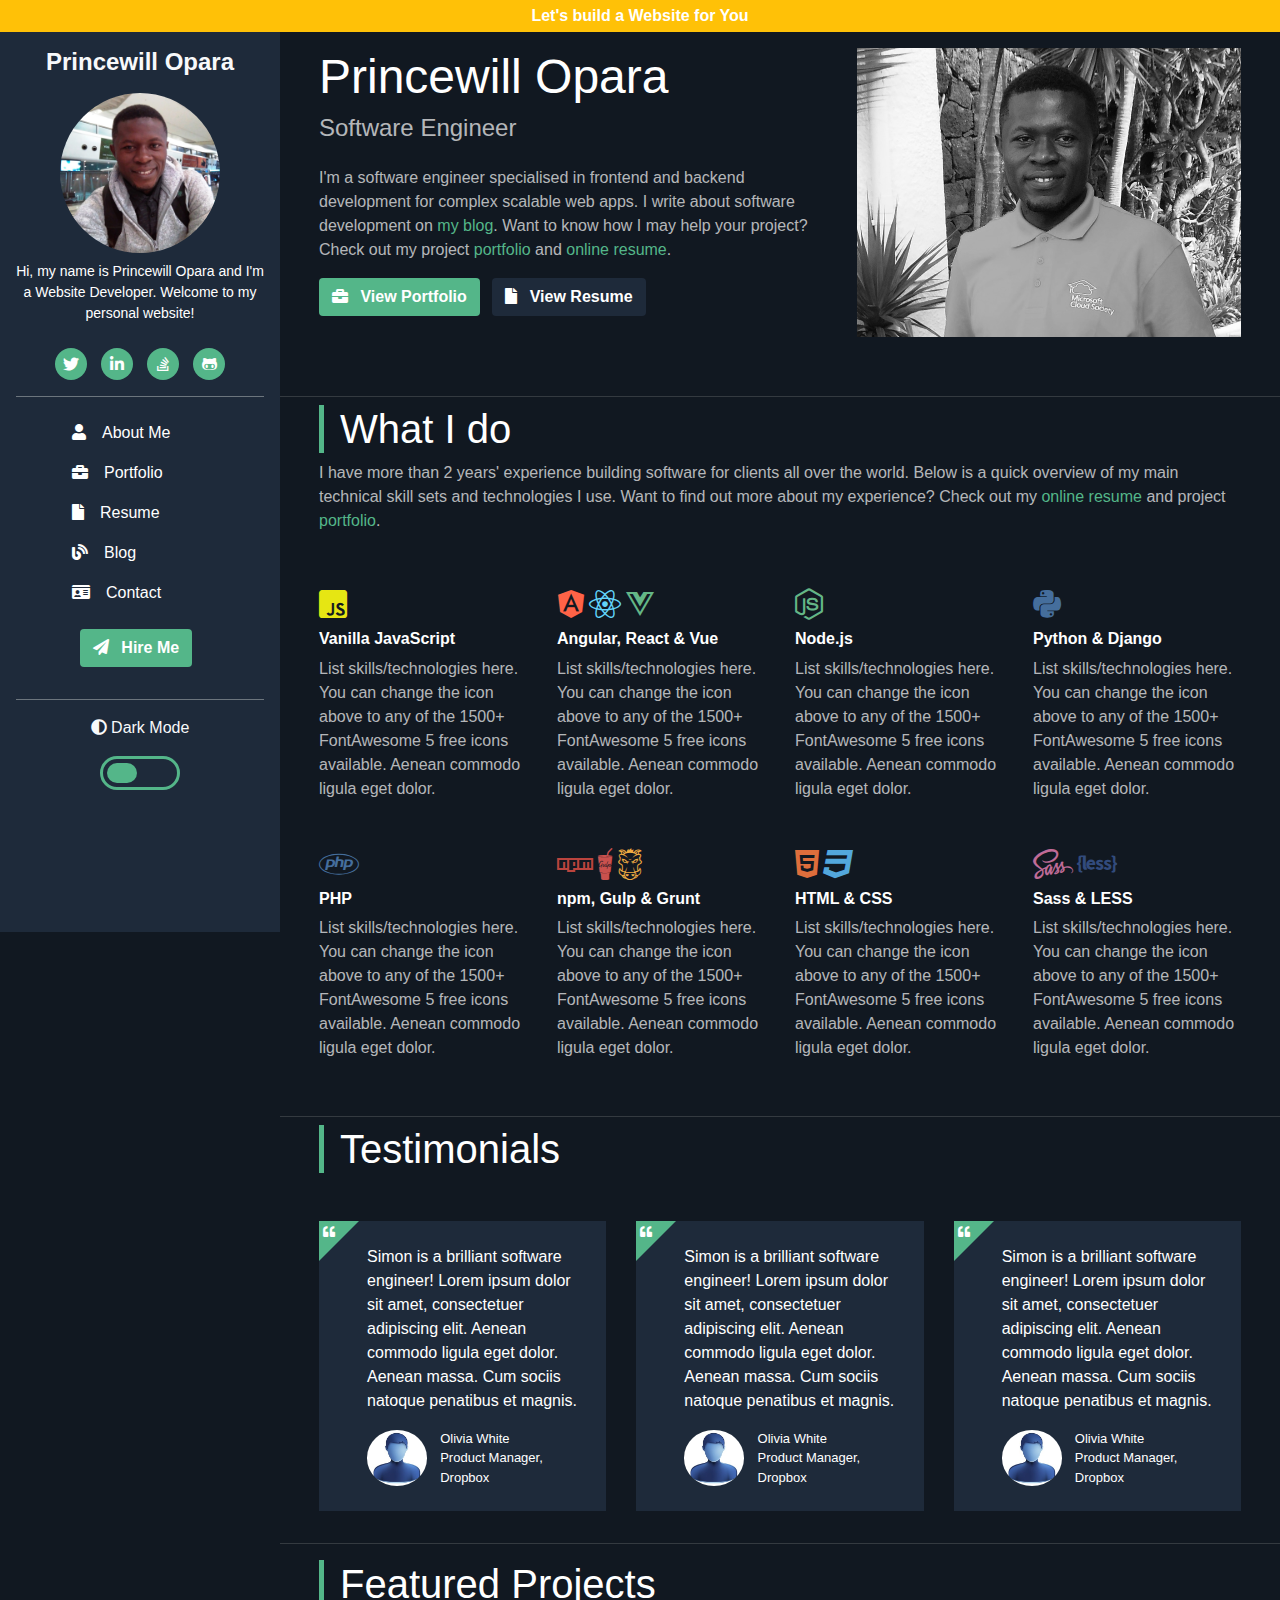
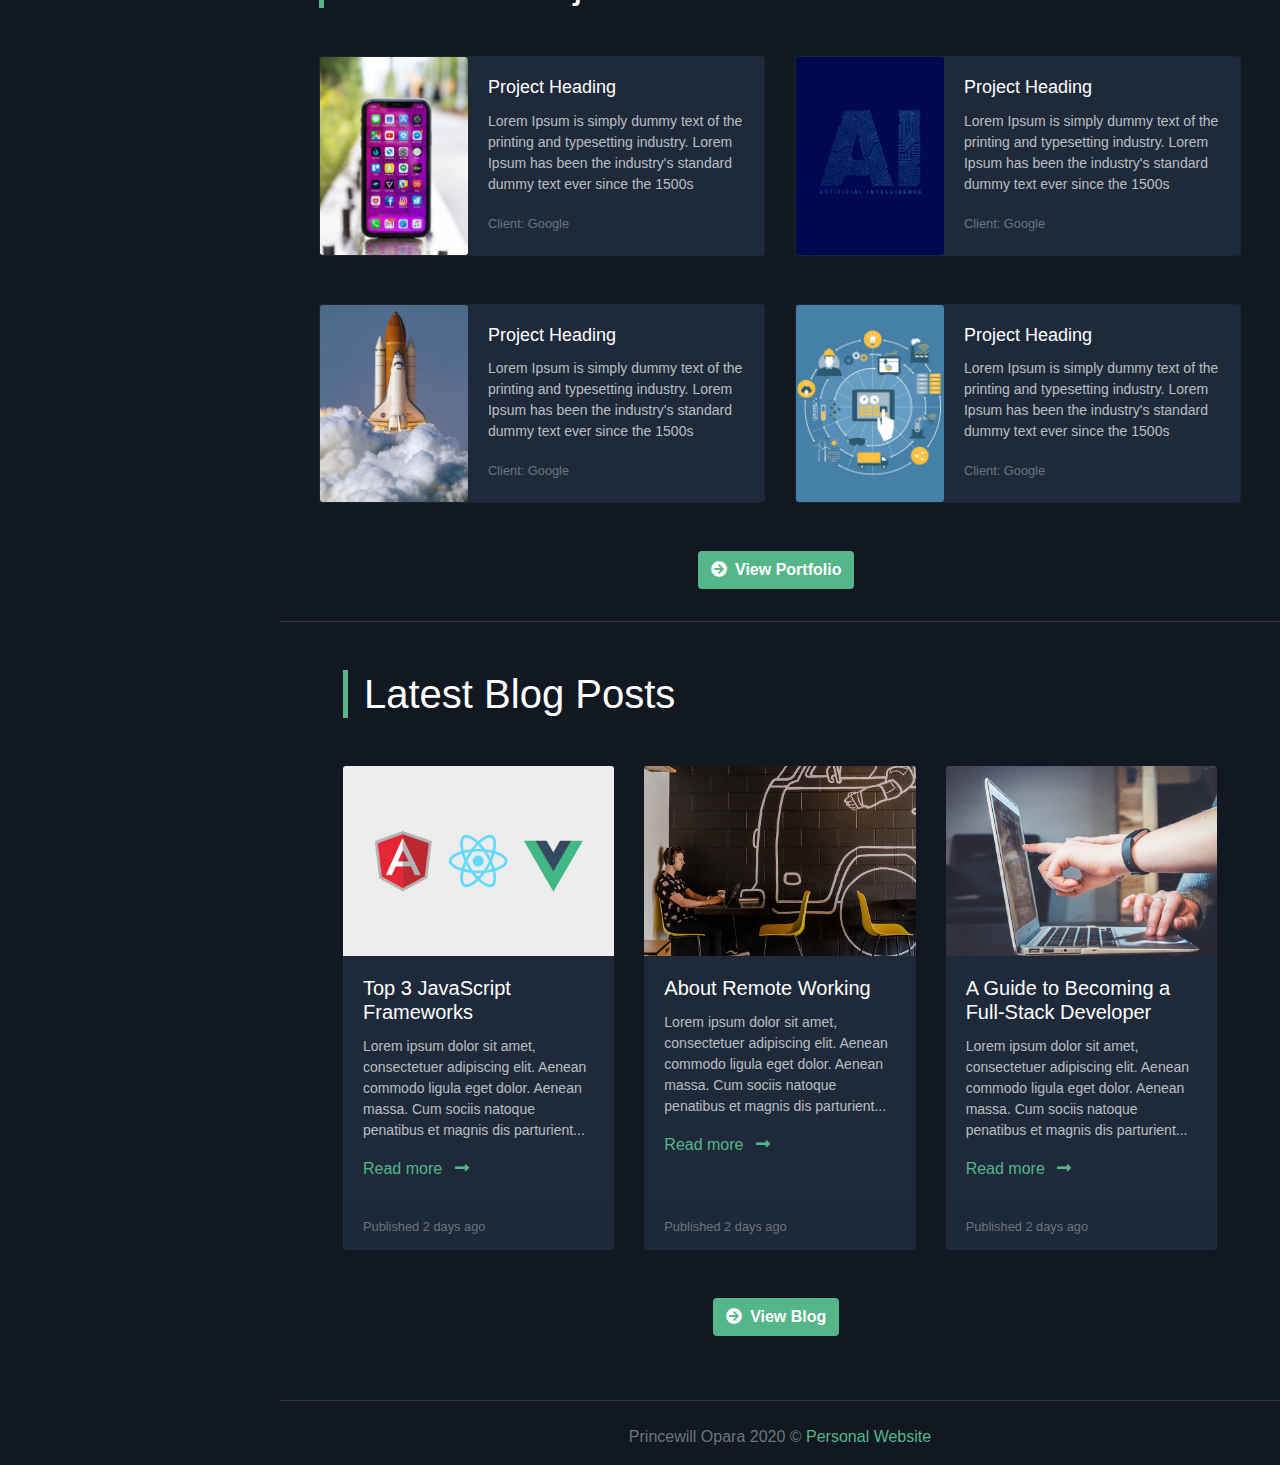
==== commit 76de0c0b: "new update" ====
--- a/index.html
+++ b/index.html
@@ -12,7 +12,7 @@
   <link rel="stylesheet" href="styles/main.css">
 </head>
 <body class="dark-mode-body">
-  <div class="beta-v text-center bg-warning"><p class="mb-0 py-1 font-weight-bold ">BETA VERSION</p></div>
+  <div class="beta-v text-center bg-warning"><p class="mb-0 py-1 font-weight-bold ">Let's build a Website for You</p></div>
   <header class="dark-mode-side py-3 px-3 scroller">
     <div class="head">
       <div class="d-block d-lg-none position-absolute col-md-2">
@@ -31,7 +31,7 @@
         </div>
       </div>    
       <div class="info">
-        <p class="text-center bio-para">Hi, my name is Princewill Opara and I'm a Software Engineer. Welcome to my personal website!</p>
+        <p class="text-center bio-para">Hi, my name is Princewill Opara and I'm a Website Developer. Welcome to my personal website!</p>
       </div>
       <div class="icons dark px-4 mt-4 d-flex justify-content-center">
         <div class="d-flex justify-content-between col-12 col-md-4 col-lg-12">
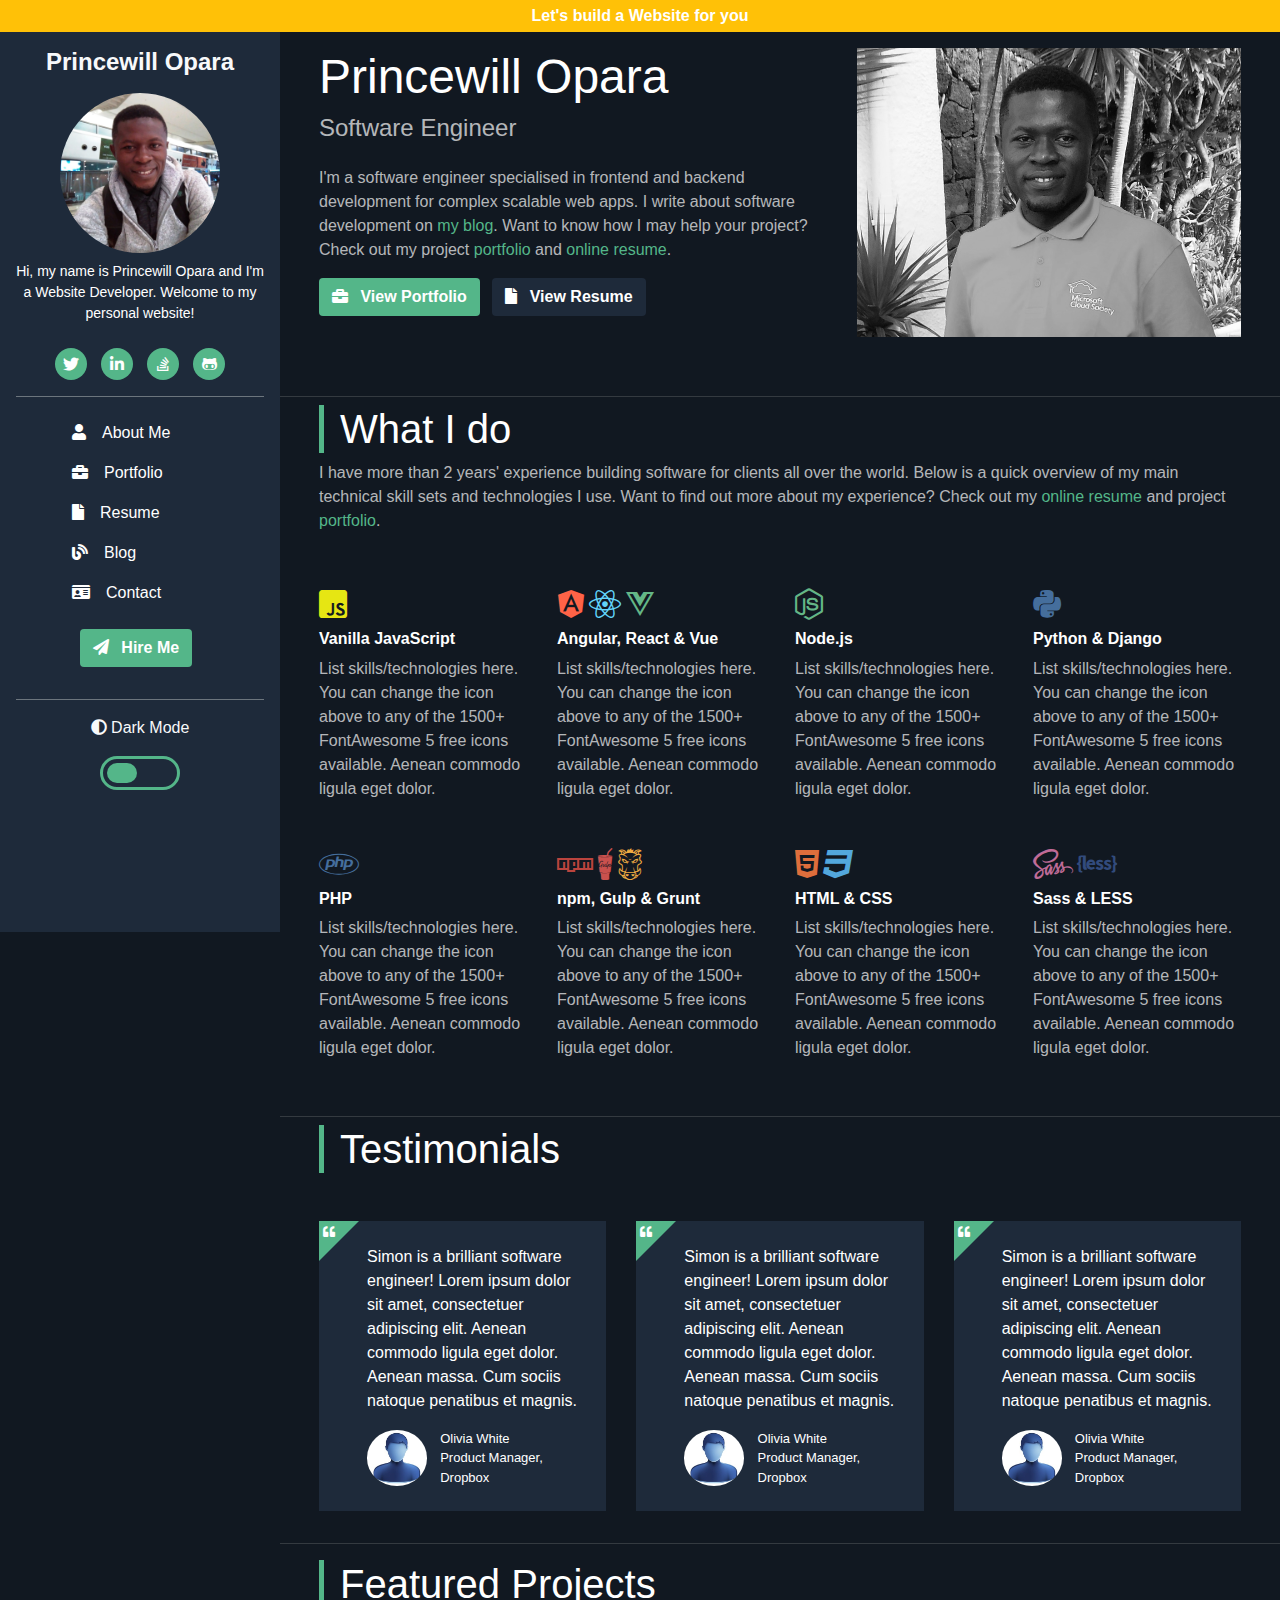
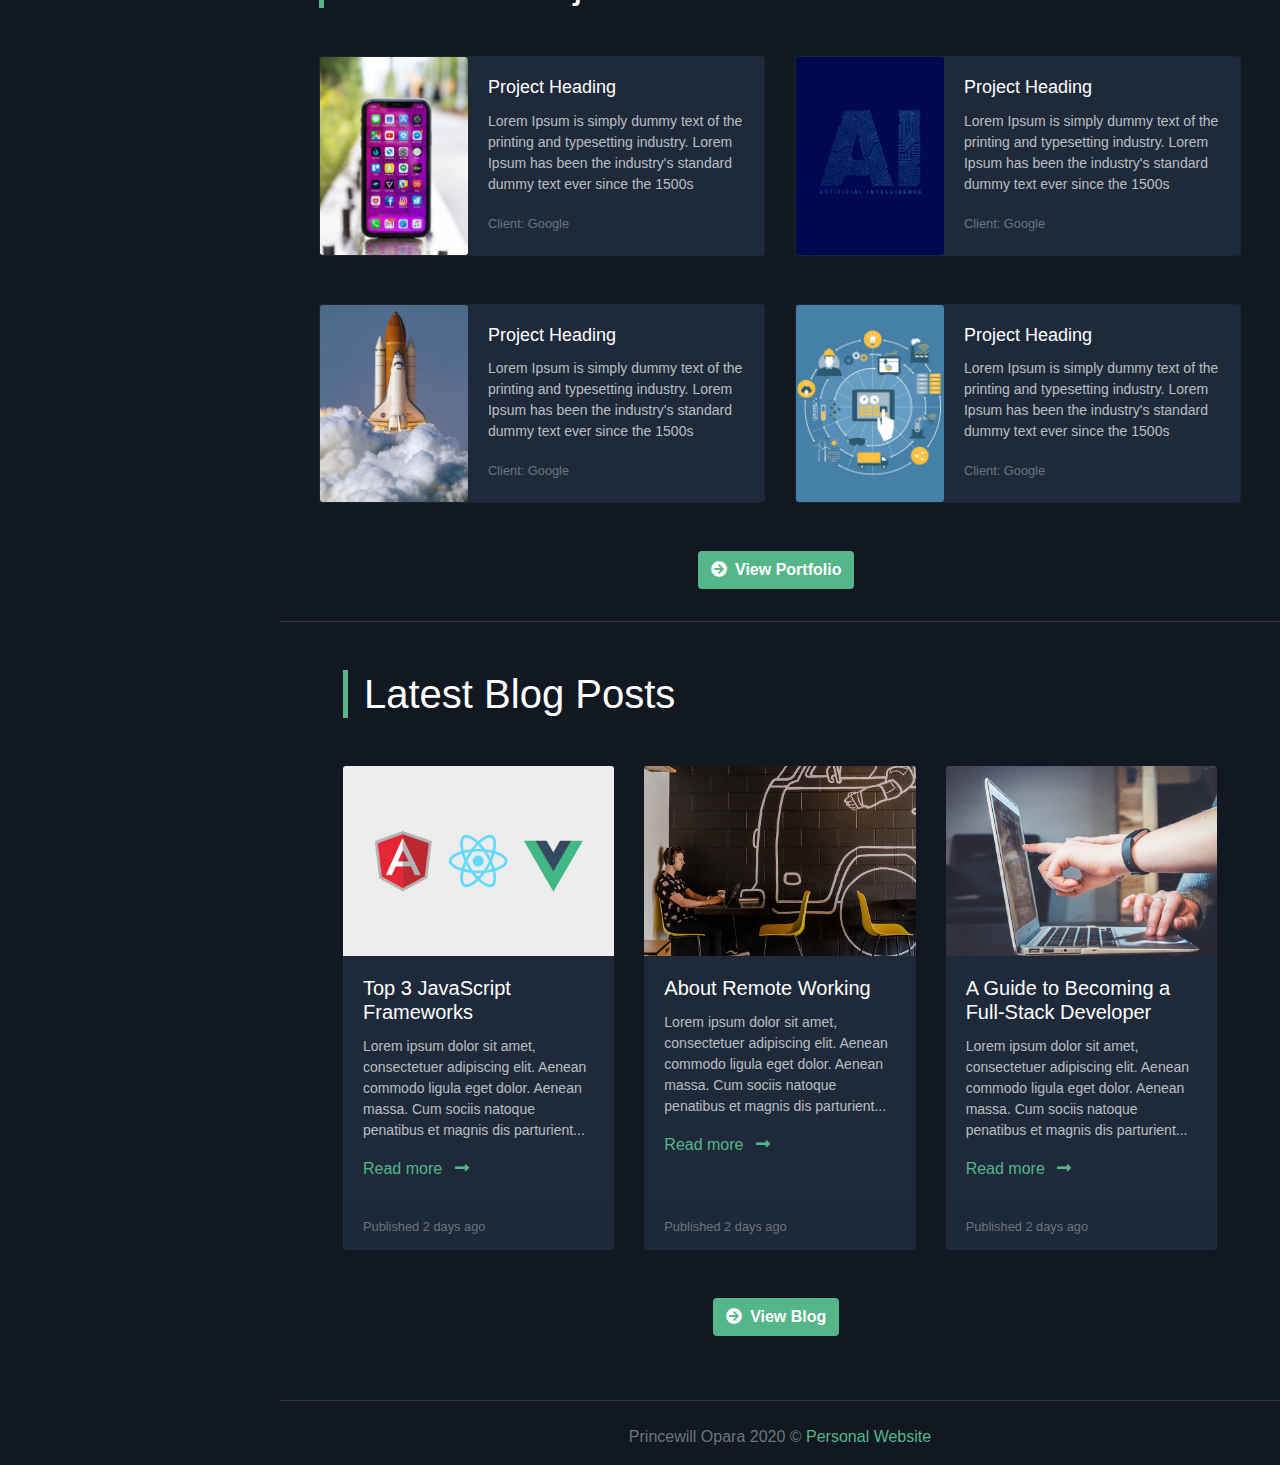
==== commit 3080e14f: "new commit" ====
--- a/index.html
+++ b/index.html
@@ -12,7 +12,7 @@
   <link rel="stylesheet" href="styles/main.css">
 </head>
 <body class="dark-mode-body">
-  <div class="beta-v text-center bg-warning"><p class="mb-0 py-1 font-weight-bold ">Let's build a Website for You</p></div>
+  <div class="beta-v text-center bg-warning"><p class="mb-0 py-1 font-weight-bold ">Let's build a Website for you</p></div>
   <header class="dark-mode-side py-3 px-3 scroller">
     <div class="head">
       <div class="d-block d-lg-none position-absolute col-md-2">
